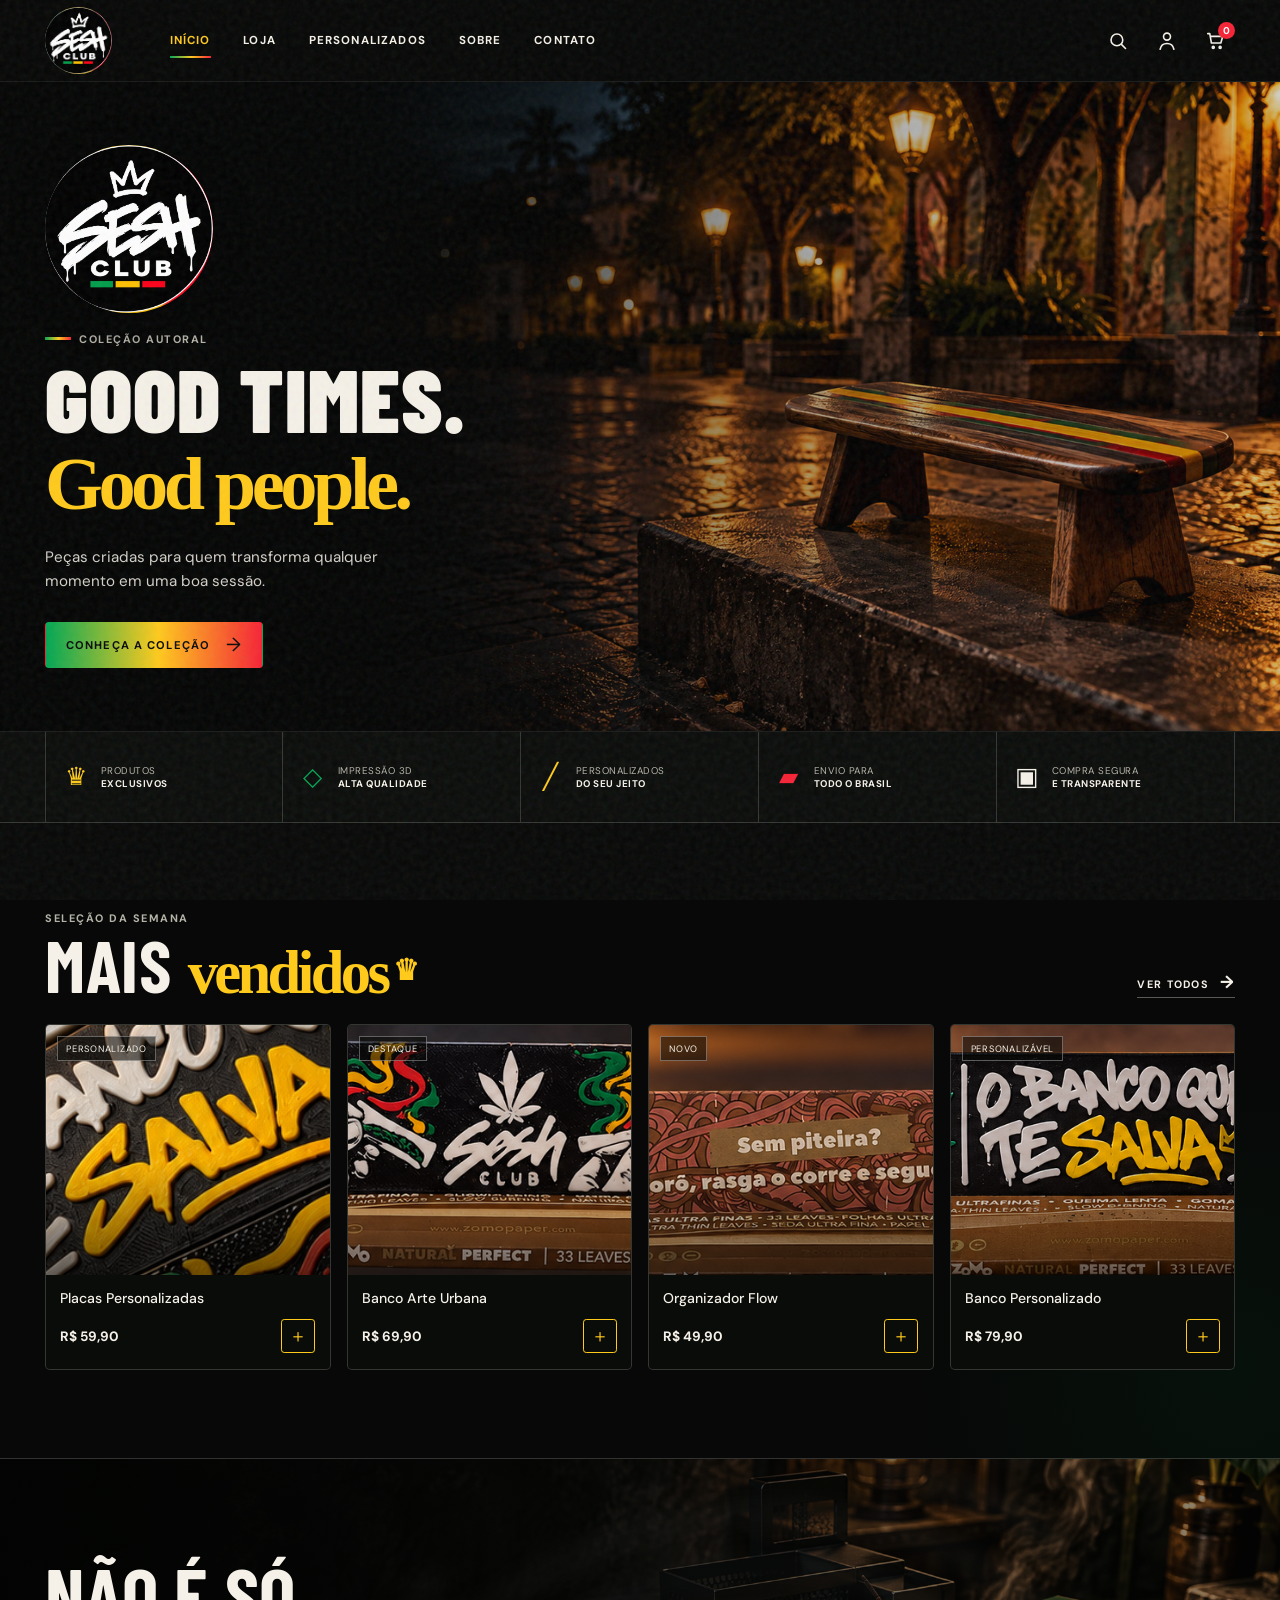
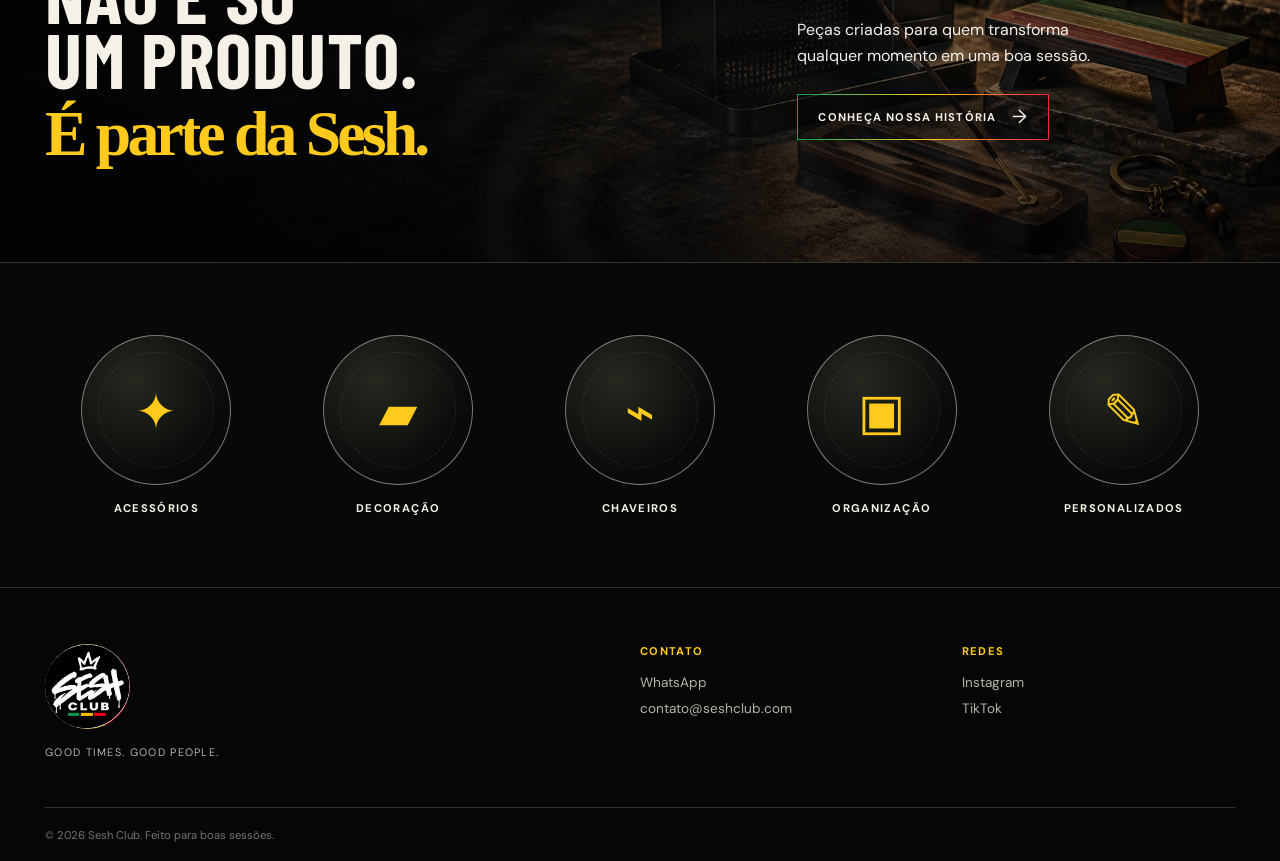
==== index.html @ e1ddd0b8 "Add files via upload" ====
<!doctype html>
<html lang="pt-BR">
  <head>
    <meta charset="UTF-8" />
    <meta name="viewport" content="width=device-width, initial-scale=1.0" />
    <meta name="description" content="Sesh Club — good times, good people." />
    <title>Sesh Club — Good Times. Good People.</title>
    <link rel="preconnect" href="https://fonts.googleapis.com" />
    <link rel="preconnect" href="https://fonts.gstatic.com" crossorigin />
    <link href="https://fonts.googleapis.com/css2?family=Barlow+Condensed:wght@600;700;800;900&family=DM+Sans:wght@400;500;600;700&family=Permanent+Marker&display=swap" rel="stylesheet" />
    <link rel="stylesheet" href="style.css" />
  </head>
  <body>
    <a class="skip-link" href="#conteudo">Pular para o conteúdo</a>

    <header class="site-header" id="topo">
      <a class="nav-logo" href="#topo" aria-label="Sesh Club — início">
        <span class="logo-crop"><img src="logo-sesh-club.png" alt="Sesh Club" /></span>
      </a>
      <button class="menu-toggle" aria-label="Abrir menu" aria-expanded="false" aria-controls="menu-principal">
        <span></span><span></span><span></span>
      </button>
      <nav id="menu-principal" class="main-nav" aria-label="Navegação principal">
        <a class="active" href="#topo">Início</a>
        <a href="#produtos">Loja</a>
        <a href="#personalizados">Personalizados</a>
        <a href="#sobre">Sobre</a>
        <a href="#contato">Contato</a>
      </nav>
      <div class="nav-actions">
        <button class="icon-button" aria-label="Pesquisar">
          <svg viewBox="0 0 24 24" aria-hidden="true"><circle cx="10.8" cy="10.8" r="6.4"/><path d="m16 16 4.2 4.2"/></svg>
        </button>
        <a class="icon-button hide-small" href="#contato" aria-label="Minha conta">
          <svg viewBox="0 0 24 24" aria-hidden="true"><circle cx="12" cy="7.2" r="3.8"/><path d="M4.5 21c.8-4.2 3.2-6.3 7.5-6.3s6.7 2.1 7.5 6.3"/></svg>
        </a>
        <button class="icon-button cart-button" aria-label="Abrir carrinho">
          <svg viewBox="0 0 24 24" aria-hidden="true"><path d="M3 4h2.2l1.8 10.2h10.3l2-7.2H6.2"/><circle cx="9" cy="19" r="1.1"/><circle cx="16.5" cy="19" r="1.1"/></svg>
          <span class="cart-count" aria-live="polite">0</span>
        </button>
      </div>
    </header>

    <main id="conteudo">
      <section class="hero" aria-labelledby="hero-title">
        <img class="hero-image" src="hero-praca.png" alt="Banco artesanal Sesh Club em uma praça urbana à noite" />
        <div class="hero-shade"></div>
        <div class="smoke" aria-hidden="true"><i></i><i></i><i></i></div>
        <div class="hero-content shell">
          <span class="logo-crop hero-logo"><img src="logo-sesh-club.png" alt="Sesh Club" /></span>
          <p class="eyebrow"><span></span> coleção autoral</p>
          <h1 id="hero-title">Good times.<br /><em>Good people.</em></h1>
          <p class="hero-copy">Peças criadas para quem transforma qualquer momento em uma boa sessão.</p>
          <a class="button button-primary" href="#produtos">Conheça a coleção <b>→</b></a>
        </div>
      </section>

      <section class="benefits" aria-label="Benefícios da Sesh Club">
        <div class="shell benefits-grid">
          <article><span class="benefit-icon crown">♛</span><p>Produtos<br /><b>exclusivos</b></p></article>
          <article><span class="benefit-icon cube">◇</span><p>Impressão 3D<br /><b>alta qualidade</b></p></article>
          <article><span class="benefit-icon pencil">╱</span><p>Personalizados<br /><b>do seu jeito</b></p></article>
          <article><span class="benefit-icon truck">▰</span><p>Envio para<br /><b>todo o Brasil</b></p></article>
          <article><span class="benefit-icon lock">▣</span><p>Compra segura<br /><b>e transparente</b></p></article>
        </div>
      </section>

      <section class="products-section shell" id="produtos" aria-labelledby="produtos-titulo">
        <div class="section-heading">
          <div>
            <p class="kicker">Seleção da semana</p>
            <h2 id="produtos-titulo">Mais <em>vendidos</em><span>♛</span></h2>
          </div>
          <a class="text-link" href="#contato">Ver todos <b>→</b></a>
        </div>
        <div id="product-grid" class="product-grid" aria-live="polite"></div>
      </section>

      <section class="story" id="sobre" aria-labelledby="sobre-titulo">
        <div class="story-image" aria-hidden="true"></div>
        <div class="story-smoke" aria-hidden="true"></div>
        <div class="story-inner shell">
          <div class="story-title">
            <h2 id="sobre-titulo">Não é só<br />um produto.<br /><em>É parte da Sesh.</em></h2>
          </div>
          <div class="story-copy">
            <p>Peças criadas para quem transforma qualquer momento em uma boa sessão.</p>
            <a class="button button-ghost" href="#contato">Conheça nossa história <b>→</b></a>
          </div>
        </div>
      </section>

      <section class="categories shell" id="personalizados" aria-labelledby="categorias-titulo">
        <h2 class="sr-only" id="categorias-titulo">Categorias</h2>
        <div id="category-grid" class="category-grid"></div>
      </section>
    </main>

    <footer class="site-footer" id="contato">
      <div class="shell footer-grid">
        <div>
          <span class="logo-crop footer-logo"><img src="logo-sesh-club.png" alt="Sesh Club" /></span>
          <p>Good times. Good people.</p>
        </div>
        <div><h3>Contato</h3><a href="https://wa.me/5500000000000" target="_blank" rel="noreferrer">WhatsApp</a><a href="mailto:contato@seshclub.com">contato@seshclub.com</a></div>
        <div><h3>Redes</h3><a href="#">Instagram</a><a href="#">TikTok</a></div>
      </div>
      <div class="shell copyright">© <span id="year"></span> Sesh Club. Feito para boas sessões.</div>
    </footer>

    <div id="toast" class="toast" role="status" aria-live="polite">Produto adicionado ao carrinho.</div>
    <script src="products.js"></script>
    <script src="main.js"></script>
  </body>
</html>
---- style.css ----
:root {
  --black: #070807;
  --panel: #0d0f0d;
  --panel-light: #171a17;
  --paper: #f5f1e8;
  --muted: #b6b3a9;
  --green: #00a754;
  --yellow: #ffca1b;
  --red: #f62235;
  --line: rgba(245, 241, 232, .18);
  --accent: linear-gradient(90deg, var(--green), var(--yellow) 52%, var(--red));
  --shell: min(1190px, calc(100% - 48px));
}

* { box-sizing: border-box; }
html { scroll-behavior: smooth; }
body {
  margin: 0;
  color: var(--paper);
  background:
    radial-gradient(circle at 5% 14%, rgba(255, 202, 27, .06), transparent 16rem),
    radial-gradient(circle at 96% 56%, rgba(0, 167, 84, .06), transparent 20rem),
    var(--black);
  font-family: "DM Sans", Arial, sans-serif;
  overflow-x: hidden;
}
body::before {
  content: "";
  pointer-events: none;
  position: fixed;
  inset: 0;
  z-index: 20;
  opacity: .09;
  background-image: url("data:image/svg+xml,%3Csvg viewBox='0 0 180 180' xmlns='http://www.w3.org/2000/svg'%3E%3Cfilter id='n'%3E%3CfeTurbulence type='fractalNoise' baseFrequency='.85' numOctaves='3' stitchTiles='stitch'/%3E%3C/filter%3E%3Crect width='100%25' height='100%25' filter='url(%23n)' opacity='.8'/%3E%3C/svg%3E");
}
a { color: inherit; text-decoration: none; }
button { font: inherit; color: inherit; }
.shell { width: var(--shell); margin-inline: auto; }
.sr-only { position: absolute; width: 1px; height: 1px; padding: 0; margin: -1px; overflow: hidden; clip: rect(0,0,0,0); white-space: nowrap; border: 0; }
.skip-link { position: fixed; z-index: 100; top: -4rem; left: 1rem; background: var(--yellow); color: #111; padding: .7rem 1rem; font-weight: 700; }
.skip-link:focus { top: 1rem; }

/* Cabeçalho */
.site-header {
  height: 82px;
  display: flex;
  align-items: center;
  gap: 2.1rem;
  position: sticky;
  top: 0;
  z-index: 10;
  padding: 0 max(24px, calc((100vw - 1190px) / 2));
  background: rgba(7, 8, 7, .92);
  border-bottom: 1px solid rgba(255, 255, 255, .07);
  backdrop-filter: blur(14px);
}
.nav-logo { flex: 0 0 auto; width: 67px; height: 67px; display: grid; place-items: center; }
.logo-crop { display: block; overflow: hidden; border-radius: 50%; background: #050605; }
.logo-crop img { display: block; width: 100%; height: 100%; object-fit: cover; transform: scale(1.085); }
.nav-logo .logo-crop { width: 67px; height: 67px; }
.main-nav { display: flex; gap: 2.05rem; align-items: center; margin-left: 1.5rem; }
.main-nav a { position: relative; color: var(--paper); text-transform: uppercase; font-size: .72rem; font-weight: 700; letter-spacing: .1em; }
.main-nav a::after { content: ""; position: absolute; left: 0; bottom: -.6rem; height: 2px; width: 0; background: var(--accent); transition: width .2s ease; }
.main-nav a:hover::after, .main-nav a.active::after { width: 100%; }
.main-nav a.active { color: var(--yellow); }
.nav-actions { margin-left: auto; display: flex; align-items: center; gap: .7rem; }
.icon-button { position: relative; display: grid; place-items: center; width: 38px; height: 38px; border: 0; background: transparent; cursor: pointer; }
.icon-button svg { width: 22px; height: 22px; fill: none; stroke: var(--paper); stroke-width: 1.75; stroke-linecap: round; stroke-linejoin: round; }
.icon-button:hover svg { stroke: var(--yellow); }
.cart-count { position: absolute; top: 0; right: 0; min-width: 17px; height: 17px; padding: 1px 4px; border-radius: 20px; background: var(--red); color: #fff; font-size: .62rem; font-weight: 700; line-height: 15px; }
.menu-toggle { display: none; }

/* Hero */
.hero { min-height: 650px; position: relative; isolation: isolate; overflow: hidden; display: flex; align-items: center; border-bottom: 1px solid rgba(255, 255, 255, .08); }
.hero-image { position: absolute; z-index: -3; width: 100%; height: 100%; object-fit: cover; object-position: center; }
.hero-shade { position: absolute; z-index: -2; inset: 0; background: linear-gradient(90deg, rgba(4, 5, 4, .97) 0%, rgba(4, 5, 4, .92) 25%, rgba(4, 5, 4, .36) 58%, rgba(4, 5, 4, .18) 100%); }
.hero-content { padding-top: 3rem; padding-bottom: 3rem; max-width: 1190px; }
.hero-logo { width: 168px; height: 168px; margin-bottom: 1.2rem; filter: drop-shadow(0 8px 18px rgba(0,0,0,.45)); }
.eyebrow, .kicker { text-transform: uppercase; font-size: .68rem; letter-spacing: .14em; font-weight: 700; color: var(--muted); }
.eyebrow { display: flex; gap: .5rem; align-items: center; margin: 0 0 .8rem; }
.eyebrow span { width: 26px; height: 3px; background: var(--accent); }
h1, h2 { margin: 0; font-family: "Barlow Condensed", Impact, sans-serif; text-transform: uppercase; letter-spacing: .01em; line-height: .85; }
.hero h1 { max-width: 540px; font-size: clamp(3.9rem, 7vw, 6.8rem); font-weight: 900; }
h1 em, h2 em { font-family: "Permanent Marker", cursive; font-style: normal; color: var(--yellow); font-size: .83em; text-transform: none; letter-spacing: -.06em; }
.hero-copy { width: min(340px, 100%); margin: 1.8rem 0; color: #d3d0c9; line-height: 1.6; font-size: .95rem; }
.button { display: inline-flex; gap: 1rem; align-items: center; padding: .95rem 1.25rem; border: 1px solid var(--yellow); border-radius: .25rem; text-transform: uppercase; font-size: .7rem; font-weight: 700; letter-spacing: .1em; transition: transform .2s, box-shadow .2s, background .2s; }
.button b { font-size: 1.2rem; line-height: 0; font-weight: 400; }
.button:hover { transform: translateY(-3px); box-shadow: 0 8px 24px rgba(255, 202, 27, .18); }
.button-primary { border-color: transparent; background: var(--accent); color: #090b09; }
.button-ghost { border-image: var(--accent) 1; background: rgba(5, 6, 5, .45); }

/* Fumaça — animação leve, sem imagem ou vídeo */
.smoke { position: absolute; z-index: -1; inset: 0; overflow: hidden; pointer-events: none; opacity: .42; }
.smoke i { position: absolute; display: block; width: 24rem; height: 7rem; border-radius: 50%; border: 1px solid rgba(236, 235, 224, .1); filter: blur(11px); transform: rotate(-28deg); animation: drift 15s ease-in-out infinite alternate; }
.smoke i:nth-child(1) { left: 16%; top: 34%; }
.smoke i:nth-child(2) { left: 47%; top: 12%; width: 31rem; opacity: .55; animation-delay: -6s; animation-duration: 21s; }
.smoke i:nth-child(3) { left: 65%; bottom: 14%; width: 18rem; opacity: .38; animation-delay: -10s; animation-duration: 18s; }
@keyframes drift { from { transform: translate3d(-3%, 0, 0) rotate(-28deg) scale(.96); } to { transform: translate3d(8%, -26px, 0) rotate(-18deg) scale(1.08); } }

/* Barra de benefícios */
.benefits { border-bottom: 1px solid var(--line); background: #0a0c0a; }
.benefits-grid { display: grid; grid-template-columns: repeat(5, 1fr); }
.benefits article { padding: 1.4rem 1rem; min-height: 90px; display: flex; align-items: center; gap: .75rem; border-right: 1px solid var(--line); }
.benefits article:first-child { border-left: 1px solid var(--line); }
.benefit-icon { width: 27px; text-align: center; font-size: 1.55rem; line-height: 1; color: var(--paper); }
.benefit-icon.crown { color: var(--yellow); }.benefit-icon.cube { color: var(--green); }.benefit-icon.pencil { color: var(--yellow); }.benefit-icon.truck { color: var(--red); }
.benefits p { margin: 0; font-size: .61rem; text-transform: uppercase; line-height: 1.35; letter-spacing: .05em; color: var(--muted); }
.benefits b { color: var(--paper); }

/* Produtos */
.products-section { padding: 5.5rem 0; }
.section-heading { display: flex; justify-content: space-between; align-items: end; gap: 2rem; margin-bottom: 1.6rem; }
.section-heading .kicker { margin: 0 0 .5rem; }
.section-heading h2 { font-size: clamp(3.1rem, 5.7vw, 5.1rem); }
.section-heading h2 span { display: inline-block; margin-left: .35rem; font-family: sans-serif; font-size: .4em; color: var(--yellow); transform: translateY(-.45em); }
.text-link { padding-bottom: .3rem; border-bottom: 1px solid rgba(245, 241, 232, .35); text-transform: uppercase; font-size: .67rem; font-weight: 700; letter-spacing: .12em; white-space: nowrap; }
.text-link:hover { color: var(--yellow); }
.text-link b { margin-left: .4rem; font-size: 1.1rem; }
.product-grid { display: grid; grid-template-columns: repeat(4, 1fr); gap: 1rem; }
.product-card { min-width: 0; overflow: hidden; background: #0a0c0a; border: 1px solid rgba(245, 241, 232, .18); border-radius: .3rem; transition: border-color .2s, transform .2s; }
.product-card:hover { border-color: rgba(255, 202, 27, .8); transform: translateY(-5px); }
.product-photo { position: relative; height: 250px; background-repeat: no-repeat; background-size: 440%; overflow: hidden; }
.product-photo::after { content: ""; position: absolute; inset: 0; background: linear-gradient(0deg, rgba(0,0,0,.54), transparent 45%); }
.product-photo span { position: absolute; z-index: 1; top: .7rem; left: .7rem; padding: .34rem .5rem; border: 1px solid rgba(255,255,255,.33); background: rgba(7,8,7,.55); font-size: .58rem; text-transform: uppercase; letter-spacing: .08em; }
.product-info { padding: .9rem .9rem 1rem; }
.product-info h3 { margin: 0 0 .75rem; font-size: .88rem; font-weight: 500; }
.product-info div { display: flex; align-items: center; justify-content: space-between; gap: .5rem; }
.product-info strong { font-size: .85rem; }
.add-button { width: 34px; height: 34px; border-radius: .2rem; border: 1px solid var(--yellow); background: transparent; color: var(--yellow); cursor: pointer; font-size: 1.15rem; line-height: 1; transition: color .2s, background .2s; }
.add-button:hover { background: var(--yellow); color: #0a0a09; }

/* Manifesto */
.story { position: relative; isolation: isolate; overflow: hidden; min-height: 405px; display: flex; align-items: center; border-top: 1px solid var(--line); border-bottom: 1px solid var(--line); }
.story-image { position: absolute; z-index: -3; inset: 0; background: linear-gradient(90deg, rgba(5,7,5,.88), rgba(5,7,5,.42)), url("hero-studio.png") 86% 57% / cover; filter: saturate(.84); }
.story-image::after { content: ""; position: absolute; inset: 0; background: linear-gradient(90deg, rgba(0,0,0,.45), transparent 70%), linear-gradient(0deg, rgba(0,0,0,.55), transparent 50%); }
.story-smoke { position: absolute; z-index: -2; left: 35%; top: 10%; width: 50vw; height: 100%; opacity: .18; filter: blur(14px); background: repeating-radial-gradient(ellipse at 40% 70%, transparent 0 19px, #e9e7df 20px 24px, transparent 28px 70px); transform: rotate(-14deg); }
.story-inner { display: grid; grid-template-columns: 1.2fr .8fr; align-items: center; gap: 6rem; padding: 5rem 0; }
.story .kicker { margin: 0 0 1rem; }
.story h2 { font-size: clamp(3.4rem, 6vw, 5.5rem); }
.story-copy { margin-top: 2.2rem; max-width: 330px; }
.story-copy p { line-height: 1.65; color: #f4f0e9; margin: 0 0 1.5rem; }

/* Categorias */
.categories { padding: 4.5rem 0; }
.category-grid { display: grid; grid-template-columns: repeat(5, 1fr); gap: 1.2rem; }
.category { text-align: center; }
.category span { position: relative; display: grid; place-items: center; width: min(150px, 100%); aspect-ratio: 1; margin: 0 auto 1rem; border: 1px solid rgba(245,241,232,.48); border-radius: 50%; color: var(--yellow); font-family: "Barlow Condensed", sans-serif; font-size: 3.1rem; background: radial-gradient(circle at 35% 30%, #252920, #080a08 68%); transition: transform .2s, border-color .2s; }
.category span::after { content: ""; position: absolute; width: 77%; height: 77%; border: 1px dashed rgba(255,255,255,.1); border-radius: inherit; }
.category:hover span { transform: rotate(-5deg) translateY(-4px); border-color: var(--yellow); }
.category b { display: block; text-transform: uppercase; font-size: .7rem; letter-spacing: .12em; }

/* Rodapé */
.site-footer { padding-top: 3.5rem; background: #050605; border-top: 1px solid var(--line); }
.footer-grid { display: grid; grid-template-columns: 2fr 1fr 1fr; gap: 3rem; padding-bottom: 3rem; }
.footer-logo { width: 85px; height: 85px; margin-bottom: 1rem; }
.footer-grid p { margin: 0; text-transform: uppercase; letter-spacing: .12em; font-size: .68rem; color: var(--muted); }
.footer-grid h3 { margin: 0 0 1rem; color: var(--yellow); text-transform: uppercase; font-size: .7rem; letter-spacing: .12em; }
.footer-grid a:not(.footer-logo) { display: block; margin: .55rem 0; color: var(--muted); font-size: .85rem; }
.footer-grid a:hover { color: var(--paper); }
.copyright { padding: 1.2rem 0; color: #767770; border-top: 1px solid var(--line); font-size: .7rem; }
.toast { position: fixed; z-index: 30; left: 50%; bottom: 1.3rem; padding: .85rem 1.15rem; border: 1px solid rgba(255, 202, 27, .7); background: #121412; color: var(--paper); border-radius: .25rem; box-shadow: 0 12px 30px rgba(0,0,0,.45); font-size: .85rem; transform: translate(-50%, 5rem); opacity: 0; transition: transform .25s, opacity .25s; }
.toast.show { transform: translate(-50%, 0); opacity: 1; }

@media (max-width: 800px) {
  :root { --shell: min(100% - 32px, 620px); }
  .site-header { height: 66px; gap: .6rem; padding: 0 16px; }
  .nav-logo, .nav-logo .logo-crop { width: 52px; height: 52px; }
  .main-nav { display: none; position: absolute; top: 65px; left: 0; right: 0; margin: 0; padding: 1.2rem 1rem 1.4rem; gap: 1.2rem; flex-direction: column; align-items: flex-start; background: #0a0c0a; border-bottom: 1px solid var(--line); }
  .main-nav.open { display: flex; }
  .main-nav a { font-size: .76rem; }
  .menu-toggle { display: grid; gap: 4px; width: 33px; margin-left: auto; padding: 7px 4px; border: 0; background: transparent; cursor: pointer; }
  .menu-toggle span { display: block; height: 2px; background: var(--paper); transition: transform .2s, opacity .2s; }
  .menu-toggle.open span:nth-child(1) { transform: translateY(6px) rotate(45deg); }.menu-toggle.open span:nth-child(2) { opacity: 0; }.menu-toggle.open span:nth-child(3) { transform: translateY(-6px) rotate(-45deg); }
  .nav-actions { margin-left: 0; gap: .1rem; }.hide-small { display: none; }
  .hero { min-height: 650px; align-items: flex-end; }
  .hero-image { object-position: 68% center; }
  .hero-shade { background: linear-gradient(0deg, rgba(4,5,4,.98) 0%, rgba(4,5,4,.82) 38%, rgba(4,5,4,.22) 100%); }
  .hero-content { padding: 3rem 0 3.5rem; }.hero-logo { width: 125px; height: 125px; margin-bottom: 1rem; }
  .hero h1 { font-size: clamp(3.8rem, 15vw, 5.7rem); }.hero-copy { margin: 1.1rem 0 1.4rem; }
  .benefits-grid { grid-template-columns: 1fr 1fr; }.benefits article { min-height: 78px; padding: 1rem .5rem; }.benefits article:first-child { border-left: 0; }.benefits article:last-child { grid-column: span 2; justify-content: center; }.benefits article:nth-child(2n) { border-right: 0; }
  .products-section { padding: 3.7rem 0; }.section-heading { align-items: end; }.section-heading h2 { font-size: 3.8rem; }.text-link { font-size: .56rem; }
  .product-grid { grid-template-columns: 1fr 1fr; gap: .75rem; }.product-photo { height: 180px; }.product-info { padding: .75rem; }.product-info h3 { font-size: .77rem; }.product-info strong { font-size: .75rem; }
  .story { min-height: 540px; align-items: end; }.story-inner { grid-template-columns: 1fr; gap: 1.5rem; padding: 3.6rem 0; }.story h2 { font-size: 4rem; }.story-copy { margin: 0; }.story-image { background-position: 74% center; }.story-smoke { left: 10%; width: 90vw; }
  .categories { padding: 3.3rem 0; }.category-grid { grid-template-columns: repeat(3, 1fr); gap: 1.8rem .9rem; }.category span { font-size: 2.3rem; }.category b { font-size: .59rem; }
  .footer-grid { grid-template-columns: 1fr 1fr; gap: 2rem; }.footer-grid > :first-child { grid-column: span 2; }
}

@media (max-width: 370px) { .product-grid { grid-template-columns: 1fr; }.benefits-grid { grid-template-columns: 1fr; }.benefits article:last-child { grid-column: auto; }.benefits article { border-right: 0; }.section-heading { gap: .6rem; } }
@media (prefers-reduced-motion: reduce) { *, *::before, *::after { scroll-behavior: auto !important; animation-duration: .01ms !important; animation-iteration-count: 1 !important; transition-duration: .01ms !important; } }
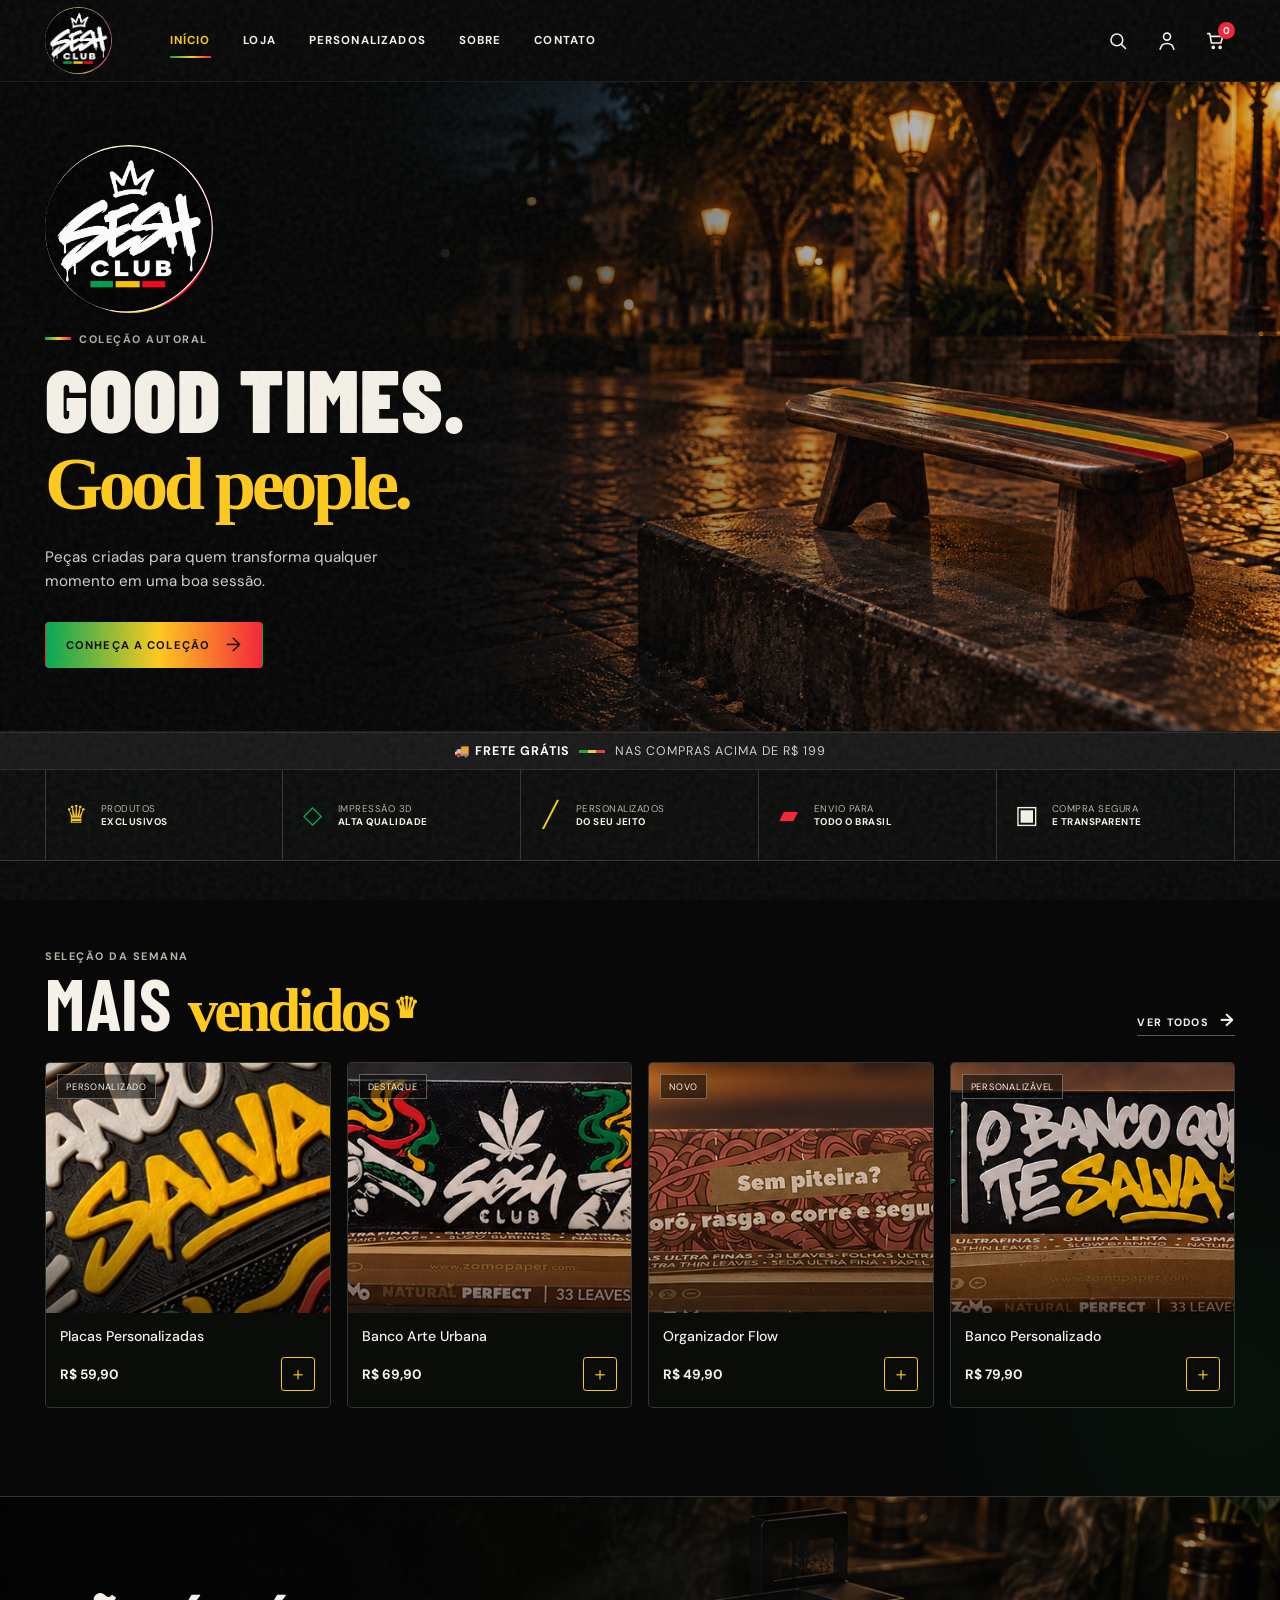
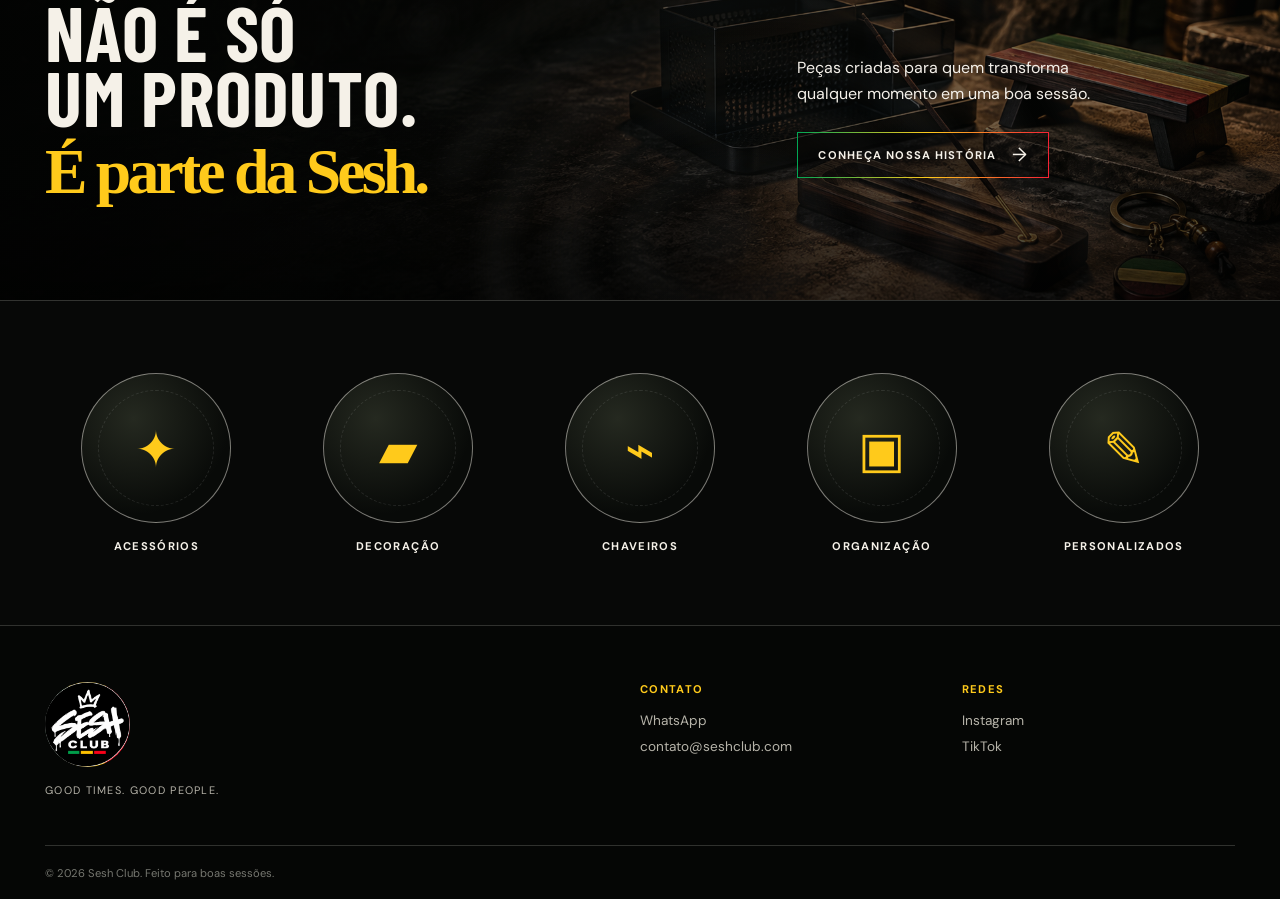
==== commit 97d62b56: "Add files via upload" ====
--- a/index.html
+++ b/index.html
@@ -55,6 +55,8 @@
         </div>
       </section>
 
+      <section class="shipping-banner" aria-label="Informação de frete"><div class="shell"><strong>🚚 FRETE GRÁTIS</strong><span>nas compras acima de R$ 199</span></div></section>
+
       <section class="benefits" aria-label="Benefícios da Sesh Club">
         <div class="shell benefits-grid">
           <article><span class="benefit-icon crown">♛</span><p>Produtos<br /><b>exclusivos</b></p></article>
@@ -108,6 +110,39 @@
       <div class="shell copyright">© <span id="year"></span> Sesh Club. Feito para boas sessões.</div>
     </footer>
 
+    <div id="cart-modal" class="cart-modal" aria-hidden="true">
+      <div class="cart-panel" role="dialog" aria-modal="true" aria-labelledby="cart-title">
+        <div class="cart-header">
+          <div><p class="kicker">Sua sessão</p><h2 id="cart-title">Carrinho</h2></div>
+          <button id="close-cart" class="modal-close" aria-label="Fechar carrinho">×</button>
+        </div>
+        <div id="cart-list" class="cart-list"></div>
+        <div class="cart-summary"><span>Total</span><strong id="cart-total">R$ 0,00</strong></div>
+        <form id="customer-form" class="customer-form">
+          <p class="checkout-title">Dados para entrega e pagamento</p>
+          <label>Nome completo*<input name="name" type="text" autocomplete="name" placeholder="Seu nome completo" required /></label>
+          <label>E-mail*<input name="email" type="email" autocomplete="email" placeholder="voce@email.com" required /></label>
+          <label>WhatsApp*<input name="phone" type="tel" autocomplete="tel" placeholder="(11) 99999-9999" required /></label>
+          <div class="address-heading">Endereço de entrega</div>
+          <label>CEP*<input name="cep" type="text" inputmode="numeric" autocomplete="postal-code" maxlength="9" placeholder="00000-000" required /></label>
+          <div class="address-grid">
+            <label class="address-wide">Rua / Logradouro*<input name="street" type="text" autocomplete="street-address" placeholder="Preencha o CEP" required /></label>
+            <label>Número*<input name="number" type="text" inputmode="numeric" autocomplete="address-line2" placeholder="123" required /></label>
+            <label>Complemento<input name="complement" type="text" autocomplete="address-line2" placeholder="Apto, casa, bloco..." /></label>
+            <label>Bairro*<input name="neighborhood" type="text" autocomplete="address-level3" placeholder="Preencha o CEP" required /></label>
+            <label>Cidade*<input name="city" type="text" autocomplete="address-level2" placeholder="Preencha o CEP" required readonly /></label>
+            <label>UF*<input name="uf" type="text" autocomplete="address-level1" maxlength="2" placeholder="SP" required readonly /></label>
+          </div>
+          <p class="payment-note">O frete é calculado pelo CEP. Compras a partir de R$ 199 têm frete grátis. Confira o endereço antes de ir para o pagamento.</p>
+        </form>
+        <p id="checkout-status" class="checkout-status" role="status"></p>
+        <div class="cart-actions">
+          <button id="continue-shopping" class="button button-ghost" type="button">Continuar comprando</button>
+          <button id="checkout-button" class="button button-primary" type="button" disabled>Ir para pagamento <b>→</b></button>
+        </div>
+      </div>
+    </div>
+
     <div id="toast" class="toast" role="status" aria-live="polite">Produto adicionado ao carrinho.</div>
     <script src="products.js"></script>
     <script src="main.js"></script>
--- a/style.css
+++ b/style.css
@@ -187,3 +187,57 @@
 
 @media (max-width: 370px) { .product-grid { grid-template-columns: 1fr; }.benefits-grid { grid-template-columns: 1fr; }.benefits article:last-child { grid-column: auto; }.benefits article { border-right: 0; }.section-heading { gap: .6rem; } }
 @media (prefers-reduced-motion: reduce) { *, *::before, *::after { scroll-behavior: auto !important; animation-duration: .01ms !important; animation-iteration-count: 1 !important; transition-duration: .01ms !important; } }
+
+/* Sesh Club — carrinho e checkout */
+body.modal-open { overflow: hidden; }
+.cart-modal { position: fixed; inset: 0; z-index: 50; display: grid; place-items: end; padding: 1rem; background: rgba(0,0,0,.72); opacity: 0; visibility: hidden; pointer-events: none; transition: opacity .2s ease, visibility .2s ease; }
+.cart-modal.open { opacity: 1; visibility: visible; pointer-events: auto; }
+.cart-panel { width: min(620px, 100%); max-height: min(92vh, 900px); overflow: auto; background: #111; color: var(--paper, #f5f2e9); border: 1px solid rgba(255,255,255,.14); border-radius: 16px; padding: 1.25rem; box-shadow: 0 30px 80px rgba(0,0,0,.65); transform: translateY(30px); transition: transform .25s ease; }
+.cart-modal.open .cart-panel { transform: translateY(0); }
+.cart-header { display:flex; align-items:center; justify-content:space-between; gap:1rem; margin-bottom:1rem; }
+.cart-header h2 { margin:0; font-size:2rem; }
+.modal-close { border:0; background:transparent; color:inherit; font-size:2rem; cursor:pointer; line-height:1; }
+.cart-list { display:grid; gap:.75rem; }
+.cart-empty { padding:2rem 1rem; text-align:center; border:1px dashed rgba(255,255,255,.18); border-radius:12px; display:grid; gap:.35rem; }
+.cart-empty span { opacity:.7; }
+.cart-item { display:grid; grid-template-columns:72px 1fr auto; gap:.8rem; align-items:center; padding:.75rem; border:1px solid rgba(255,255,255,.1); border-radius:12px; background:#171817; }
+.cart-item-thumb { width:72px; height:72px; border-radius:10px; background:#090909 center/cover no-repeat; }
+.cart-item-info { min-width:0; display:grid; gap:.2rem; }
+.cart-item-info > span { opacity:.7; font-size:.9rem; }
+.cart-item-controls { display:flex; align-items:center; gap:.45rem; margin-top:.35rem; }
+.cart-item-controls button { border:1px solid rgba(255,255,255,.18); background:#0d0d0d; color:inherit; min-width:30px; height:30px; border-radius:7px; cursor:pointer; }
+.cart-item-controls .cart-remove { border:0; background:transparent; color:#ff6b6b; min-width:auto; margin-left:.3rem; }
+.cart-item-total { white-space:nowrap; }
+.cart-summary { margin:1rem 0; padding:1rem 0; border-top:1px solid rgba(255,255,255,.12); border-bottom:1px solid rgba(255,255,255,.12); display:grid; gap:.45rem; }
+.summary-row { display:flex; justify-content:space-between; gap:1rem; font-size:.95rem; }
+.summary-row span { opacity:.72; }
+.summary-total { padding-top:.45rem; margin-top:.2rem; border-top:1px solid rgba(255,255,255,.08); font-size:1.15rem; }
+.summary-total span { opacity:1; font-weight:700; }
+.customer-form { display:grid; gap:.75rem; }
+.customer-form label { display:grid; gap:.35rem; font-size:.82rem; font-weight:700; text-transform:uppercase; letter-spacing:.04em; }
+.customer-form input { width:100%; box-sizing:border-box; padding:.78rem .85rem; border:1px solid rgba(255,255,255,.15); border-radius:9px; background:#0b0b0b; color:#fff; font:inherit; text-transform:none; letter-spacing:0; }
+.customer-form input:focus { outline:2px solid rgba(255,202,27,.65); outline-offset:1px; }
+.checkout-title { margin:.25rem 0 0; font-weight:800; }
+.payment-note { margin:0; opacity:.7; font-size:.82rem; line-height:1.45; }
+.checkout-status { min-height:1.25rem; margin:.75rem 0 0; font-size:.85rem; opacity:.85; }
+.cart-actions { display:flex; justify-content:flex-end; gap:.7rem; margin-top:1rem; }
+.cart-actions .button:disabled { opacity:.45; cursor:not-allowed; }
+@media (max-width: 560px) {
+  .cart-modal { padding:.5rem; }
+  .cart-panel { padding:1rem; border-radius:14px; }
+  .cart-item { grid-template-columns:56px 1fr; }
+  .cart-item-thumb { width:56px; height:56px; }
+  .cart-item-total { grid-column:2; justify-self:start; }
+  .cart-actions { flex-direction:column-reverse; }
+  .cart-actions .button { width:100%; justify-content:center; }
+}
+
+/* Frete grátis + endereço de entrega */
+.shipping-banner{background:#171717;border-top:1px solid #2a2a2a;border-bottom:1px solid #2a2a2a}
+.shipping-banner .shell{display:flex;align-items:center;justify-content:center;gap:10px;padding:10px 18px;text-transform:uppercase;letter-spacing:.08em;font-size:.78rem}
+.shipping-banner strong{color:#fff}.shipping-banner span{color:#cfcfcf}.shipping-banner strong::after{content:"";display:inline-block;width:26px;height:3px;margin-left:9px;vertical-align:middle;background:linear-gradient(90deg,#2f9e44 0 33%,#f2c94c 33% 66%,#d64545 66%)}
+.address-heading{margin-top:8px;padding-top:14px;border-top:1px solid #2a2a2a;font-size:.85rem;font-weight:800;text-transform:uppercase;letter-spacing:.08em;color:#fff}
+.address-grid{display:grid;grid-template-columns:2fr 1fr 1fr;gap:10px}
+.address-grid .address-wide{grid-column:span 2}
+.customer-form input[readonly]{opacity:.82}
+@media (max-width:640px){.shipping-banner .shell{flex-direction:column;gap:3px}.address-grid{grid-template-columns:1fr 1fr}.address-grid .address-wide{grid-column:1/-1}}
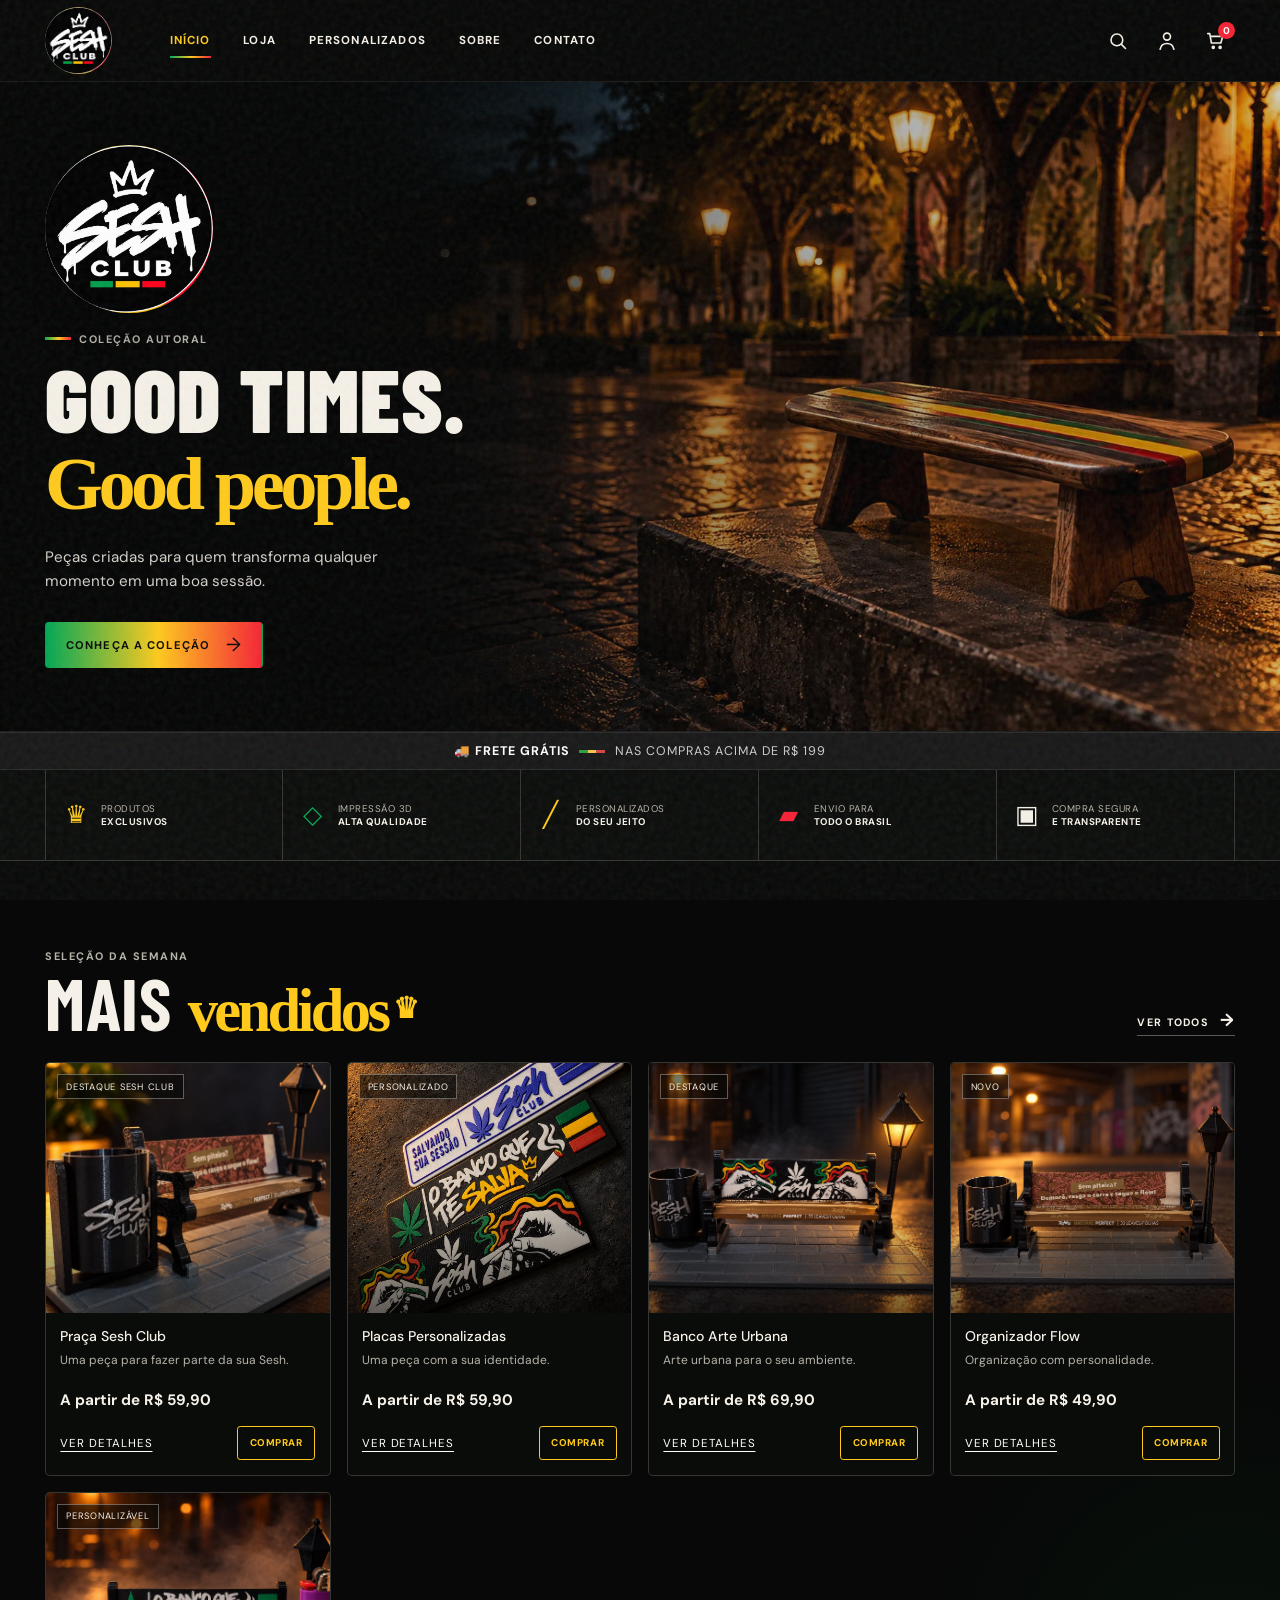
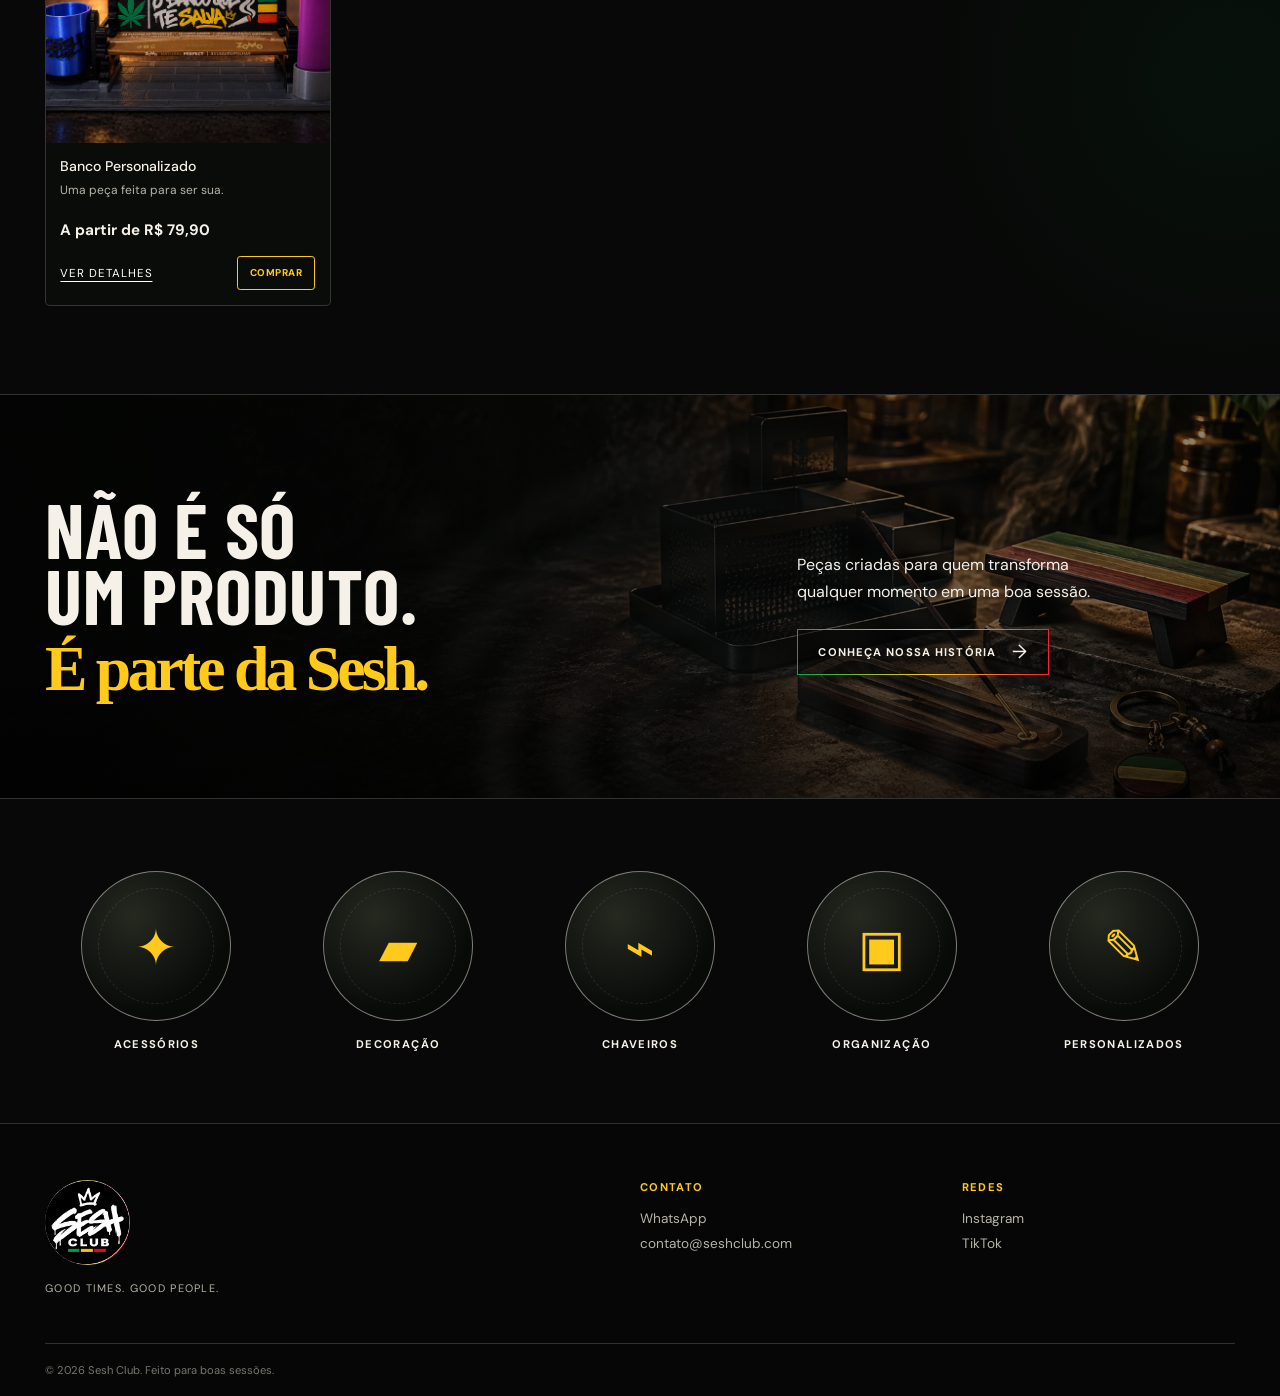
==== commit 2863ee14: "Add files via upload" ====
--- a/index.html
+++ b/index.html
@@ -15,7 +15,7 @@
 
     <header class="site-header" id="topo">
       <a class="nav-logo" href="#topo" aria-label="Sesh Club — início">
-        <span class="logo-crop"><img src="logo-sesh-club.png" alt="Sesh Club" /></span>
+        <span class="logo-crop"><img src="logo-sesh-club.webp" alt="Sesh Club" /></span>
       </a>
       <button class="menu-toggle" aria-label="Abrir menu" aria-expanded="false" aria-controls="menu-principal">
         <span></span><span></span><span></span>
@@ -43,11 +43,11 @@
 
     <main id="conteudo">
       <section class="hero" aria-labelledby="hero-title">
-        <img class="hero-image" src="hero-praca.png" alt="Banco artesanal Sesh Club em uma praça urbana à noite" />
+        <img class="hero-image" src="hero-praca.webp" alt="Banco artesanal Sesh Club em uma praça urbana à noite" />
         <div class="hero-shade"></div>
         <div class="smoke" aria-hidden="true"><i></i><i></i><i></i></div>
         <div class="hero-content shell">
-          <span class="logo-crop hero-logo"><img src="logo-sesh-club.png" alt="Sesh Club" /></span>
+          <span class="logo-crop hero-logo"><img src="logo-sesh-club.webp" alt="Sesh Club" /></span>
           <p class="eyebrow"><span></span> coleção autoral</p>
           <h1 id="hero-title">Good times.<br /><em>Good people.</em></h1>
           <p class="hero-copy">Peças criadas para quem transforma qualquer momento em uma boa sessão.</p>
@@ -101,7 +101,7 @@
     <footer class="site-footer" id="contato">
       <div class="shell footer-grid">
         <div>
-          <span class="logo-crop footer-logo"><img src="logo-sesh-club.png" alt="Sesh Club" /></span>
+          <span class="logo-crop footer-logo"><img src="logo-sesh-club.webp" alt="Sesh Club" /></span>
           <p>Good times. Good people.</p>
         </div>
         <div><h3>Contato</h3><a href="https://wa.me/5500000000000" target="_blank" rel="noreferrer">WhatsApp</a><a href="mailto:contato@seshclub.com">contato@seshclub.com</a></div>
--- a/style.css
+++ b/style.css
@@ -126,12 +126,12 @@
 .product-info h3 { margin: 0 0 .75rem; font-size: .88rem; font-weight: 500; }
 .product-info div { display: flex; align-items: center; justify-content: space-between; gap: .5rem; }
 .product-info strong { font-size: .85rem; }
-.add-button { width: 34px; height: 34px; border-radius: .2rem; border: 1px solid var(--yellow); background: transparent; color: var(--yellow); cursor: pointer; font-size: 1.15rem; line-height: 1; transition: color .2s, background .2s; }
+.add-button { min-width: 78px; height: 34px; padding: 0 .65rem; border-radius: .2rem; border: 1px solid var(--yellow); background: transparent; color: var(--yellow); cursor: pointer; font-size: .62rem; font-weight: 700; letter-spacing: .06em; text-transform: uppercase; white-space: nowrap; line-height: 1; transition: color .2s, background .2s; }
 .add-button:hover { background: var(--yellow); color: #0a0a09; }
 
 /* Manifesto */
 .story { position: relative; isolation: isolate; overflow: hidden; min-height: 405px; display: flex; align-items: center; border-top: 1px solid var(--line); border-bottom: 1px solid var(--line); }
-.story-image { position: absolute; z-index: -3; inset: 0; background: linear-gradient(90deg, rgba(5,7,5,.88), rgba(5,7,5,.42)), url("hero-studio.png") 86% 57% / cover; filter: saturate(.84); }
+.story-image { position: absolute; z-index: -3; inset: 0; background: linear-gradient(90deg, rgba(5,7,5,.88), rgba(5,7,5,.42)), url("hero-studio.webp") 86% 57% / cover; filter: saturate(.84); }
 .story-image::after { content: ""; position: absolute; inset: 0; background: linear-gradient(90deg, rgba(0,0,0,.45), transparent 70%), linear-gradient(0deg, rgba(0,0,0,.55), transparent 50%); }
 .story-smoke { position: absolute; z-index: -2; left: 35%; top: 10%; width: 50vw; height: 100%; opacity: .18; filter: blur(14px); background: repeating-radial-gradient(ellipse at 40% 70%, transparent 0 19px, #e9e7df 20px 24px, transparent 28px 70px); transform: rotate(-14deg); }
 .story-inner { display: grid; grid-template-columns: 1.2fr .8fr; align-items: center; gap: 6rem; padding: 5rem 0; }
@@ -241,3 +241,53 @@
 .address-grid .address-wide{grid-column:span 2}
 .customer-form input[readonly]{opacity:.82}
 @media (max-width:640px){.shipping-banner .shell{flex-direction:column;gap:3px}.address-grid{grid-template-columns:1fr 1fr}.address-grid .address-wide{grid-column:1/-1}}
+
+
+/* Catálogo e páginas de produto */
+.product-card-link { display: block; color: inherit; text-decoration: none; }
+.product-photo { position: relative; height: 250px; background: #0a0c0a; overflow: hidden; }
+.product-photo img { width: 100%; height: 100%; display: block; object-fit: cover; object-position: center; transition: transform .35s ease; }
+.product-card:hover .product-photo img { transform: scale(1.035); }
+.product-info p { margin: -.35rem 0 .8rem; color: var(--muted); font-size: .75rem; line-height: 1.45; min-height: 2.15em; }
+.product-info > strong { display: block; font-size: .95rem; }
+.product-actions { display:flex; align-items:center; justify-content:space-between; gap:.6rem; padding:0 .9rem .9rem; }
+.product-details-link { color:#fff; font-size:.72rem; text-transform:uppercase; letter-spacing:.08em; text-decoration:underline; text-underline-offset:4px; }
+.product-detail { padding: 7rem 0 5rem; }
+.product-detail-grid { display:grid; grid-template-columns:minmax(0,1.1fr) minmax(320px,.9fr); gap:3rem; align-items:start; }
+.product-detail-media { background:#0a0c0a; border:1px solid rgba(245,241,232,.16); border-radius:.4rem; overflow:hidden; position:sticky; top:6rem; }
+.product-detail-media img { width:100%; display:block; aspect-ratio:1/1; object-fit:contain; background:#090b09; }
+.product-detail-copy .kicker { margin-bottom:.8rem; }
+.product-detail-copy h1 { margin:0 0 .7rem; font-family:"Barlow Condensed",sans-serif; text-transform:uppercase; font-size:clamp(3rem,7vw,5.4rem); line-height:.88; letter-spacing:-.04em; }
+.product-detail-copy .price { font-size:1.35rem; font-weight:800; margin:1.2rem 0; }
+.product-detail-copy .description { color:var(--muted); line-height:1.7; max-width:58ch; }
+.product-detail-list { list-style:none; padding:0; margin:1.6rem 0 2rem; border-top:1px solid rgba(245,241,232,.12); }
+.product-detail-list li { padding:.8rem 0; border-bottom:1px solid rgba(245,241,232,.12); color:#ddd8cf; }
+.product-detail-actions { display:flex; gap:.7rem; flex-wrap:wrap; }
+.product-detail-note { margin-top:1rem; color:#8f8d87; font-size:.75rem; line-height:1.5; }
+@media(max-width:850px){ .product-detail-grid{grid-template-columns:1fr;gap:1.5rem}.product-detail-media{position:static}.product-detail{padding:5rem 0 3.5rem} }
+
+
+/* Galeria e variações — Banco Porta Seda / páginas de produto */
+.product-detail-grid-rich { align-items: start; }
+.product-gallery { min-width: 0; }
+.product-gallery-main { background: #111; border: 1px solid rgba(255,255,255,.12); border-radius: 18px; overflow: hidden; aspect-ratio: 3 / 4; display: grid; place-items: center; }
+.product-gallery-main img { width: 100%; height: 100%; object-fit: cover; display: block; }
+.product-gallery-thumbs { display: grid; grid-template-columns: repeat(5, 1fr); gap: 8px; margin-top: 10px; }
+.gallery-thumb { padding: 0; border: 2px solid transparent; border-radius: 10px; overflow: hidden; background: #111; cursor: pointer; aspect-ratio: 1 / 1; }
+.gallery-thumb.active { border-color: #d6b500; }
+.gallery-thumb img { width: 100%; height: 100%; object-fit: cover; display: block; }
+.product-detail-lead { font-size: 1.08rem; font-weight: 600; opacity: .9; }
+.product-options { margin: 22px 0; display: grid; gap: 18px; }
+.option-group { display: grid; gap: 9px; }
+.option-label { font-weight: 800; text-transform: uppercase; letter-spacing: .06em; font-size: .82rem; }
+.option-buttons { display: flex; flex-wrap: wrap; gap: 8px; }
+.option-button { border: 1px solid rgba(255,255,255,.22); background: #151515; color: inherit; border-radius: 999px; padding: 10px 14px; font: inherit; font-weight: 700; cursor: pointer; }
+.option-button:hover, .option-button.selected { border-color: #d6b500; box-shadow: inset 0 0 0 1px #d6b500; }
+.product-detail-list-wrap h2 { font-size: 1.1rem; margin: 20px 0 10px; }
+.product-story { margin-top: 55px; padding-top: 30px; border-top: 1px solid rgba(255,255,255,.12); }
+.product-story h2 { max-width: 760px; }
+.product-story p { max-width: 850px; line-height: 1.7; opacity: .88; }
+@media (max-width: 800px) {
+  .product-gallery-thumbs { grid-template-columns: repeat(5, 1fr); }
+  .product-gallery-main { aspect-ratio: 4 / 5; }
+}
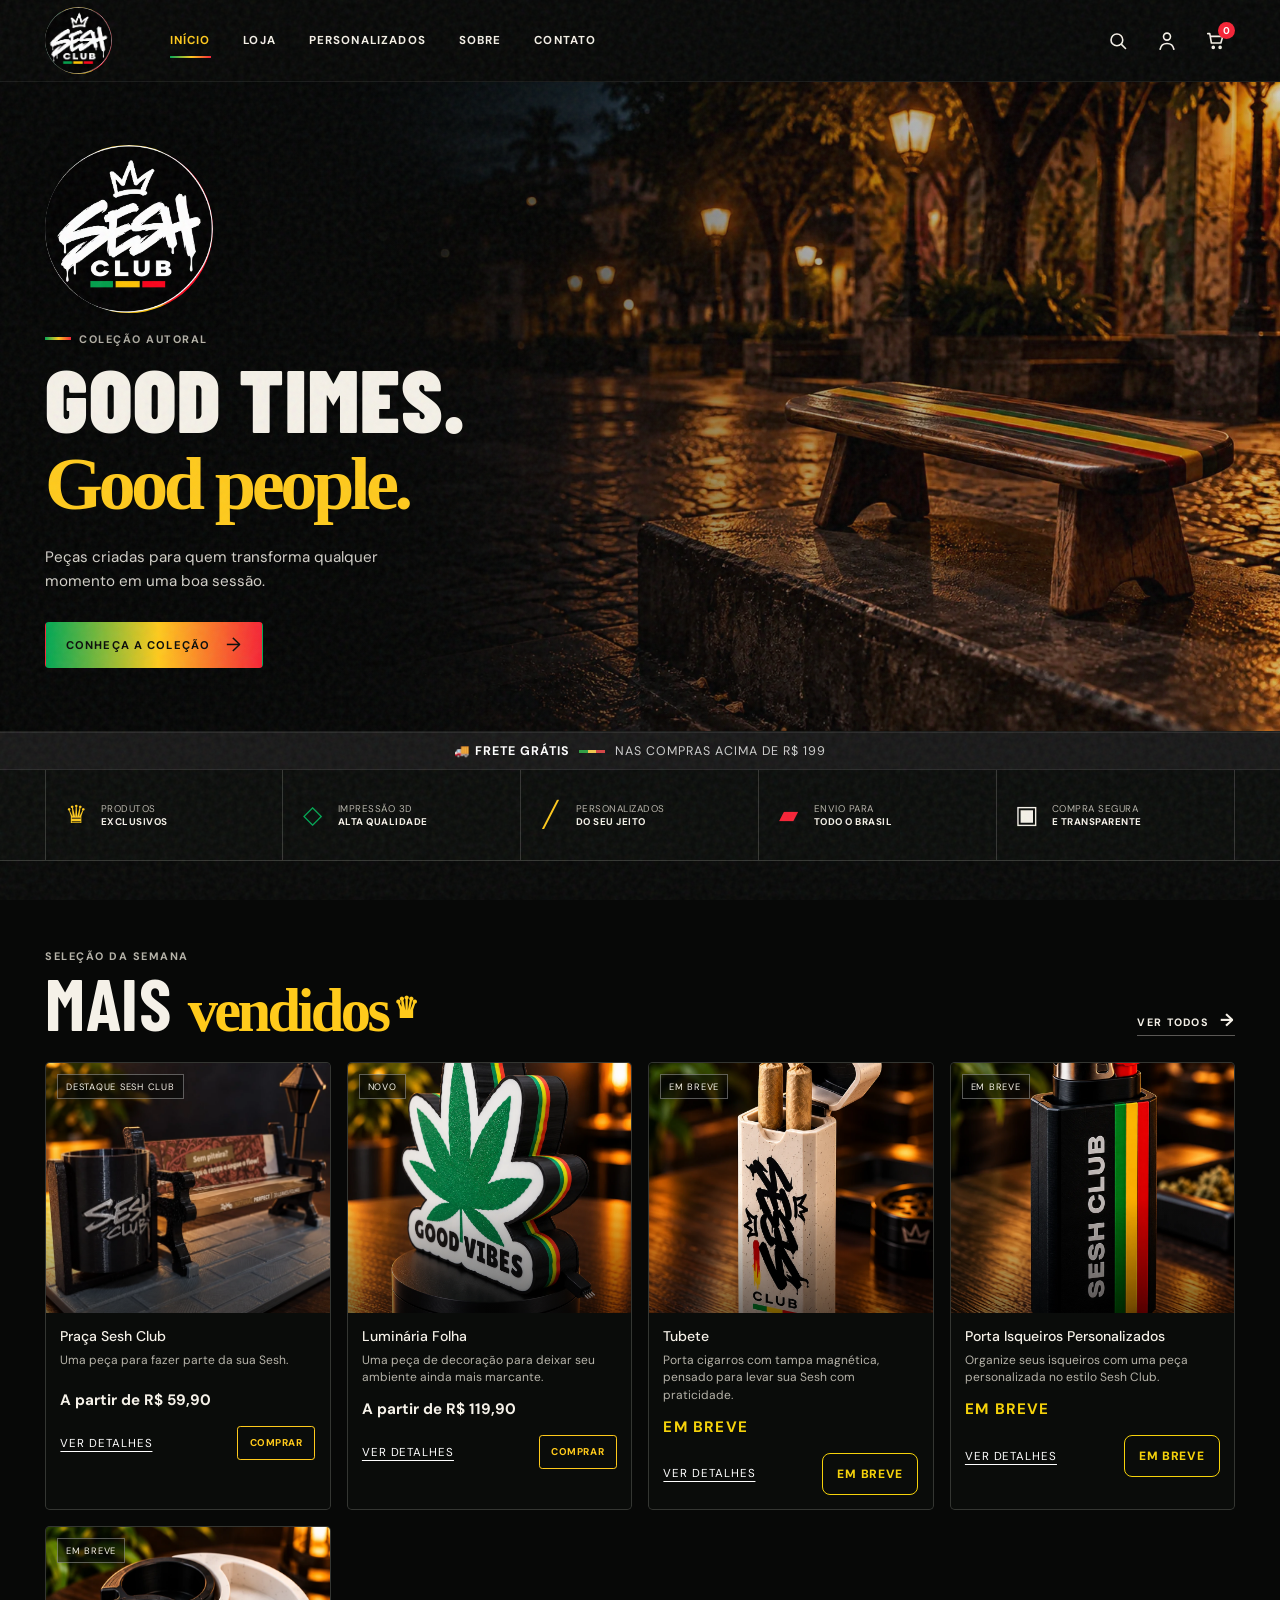
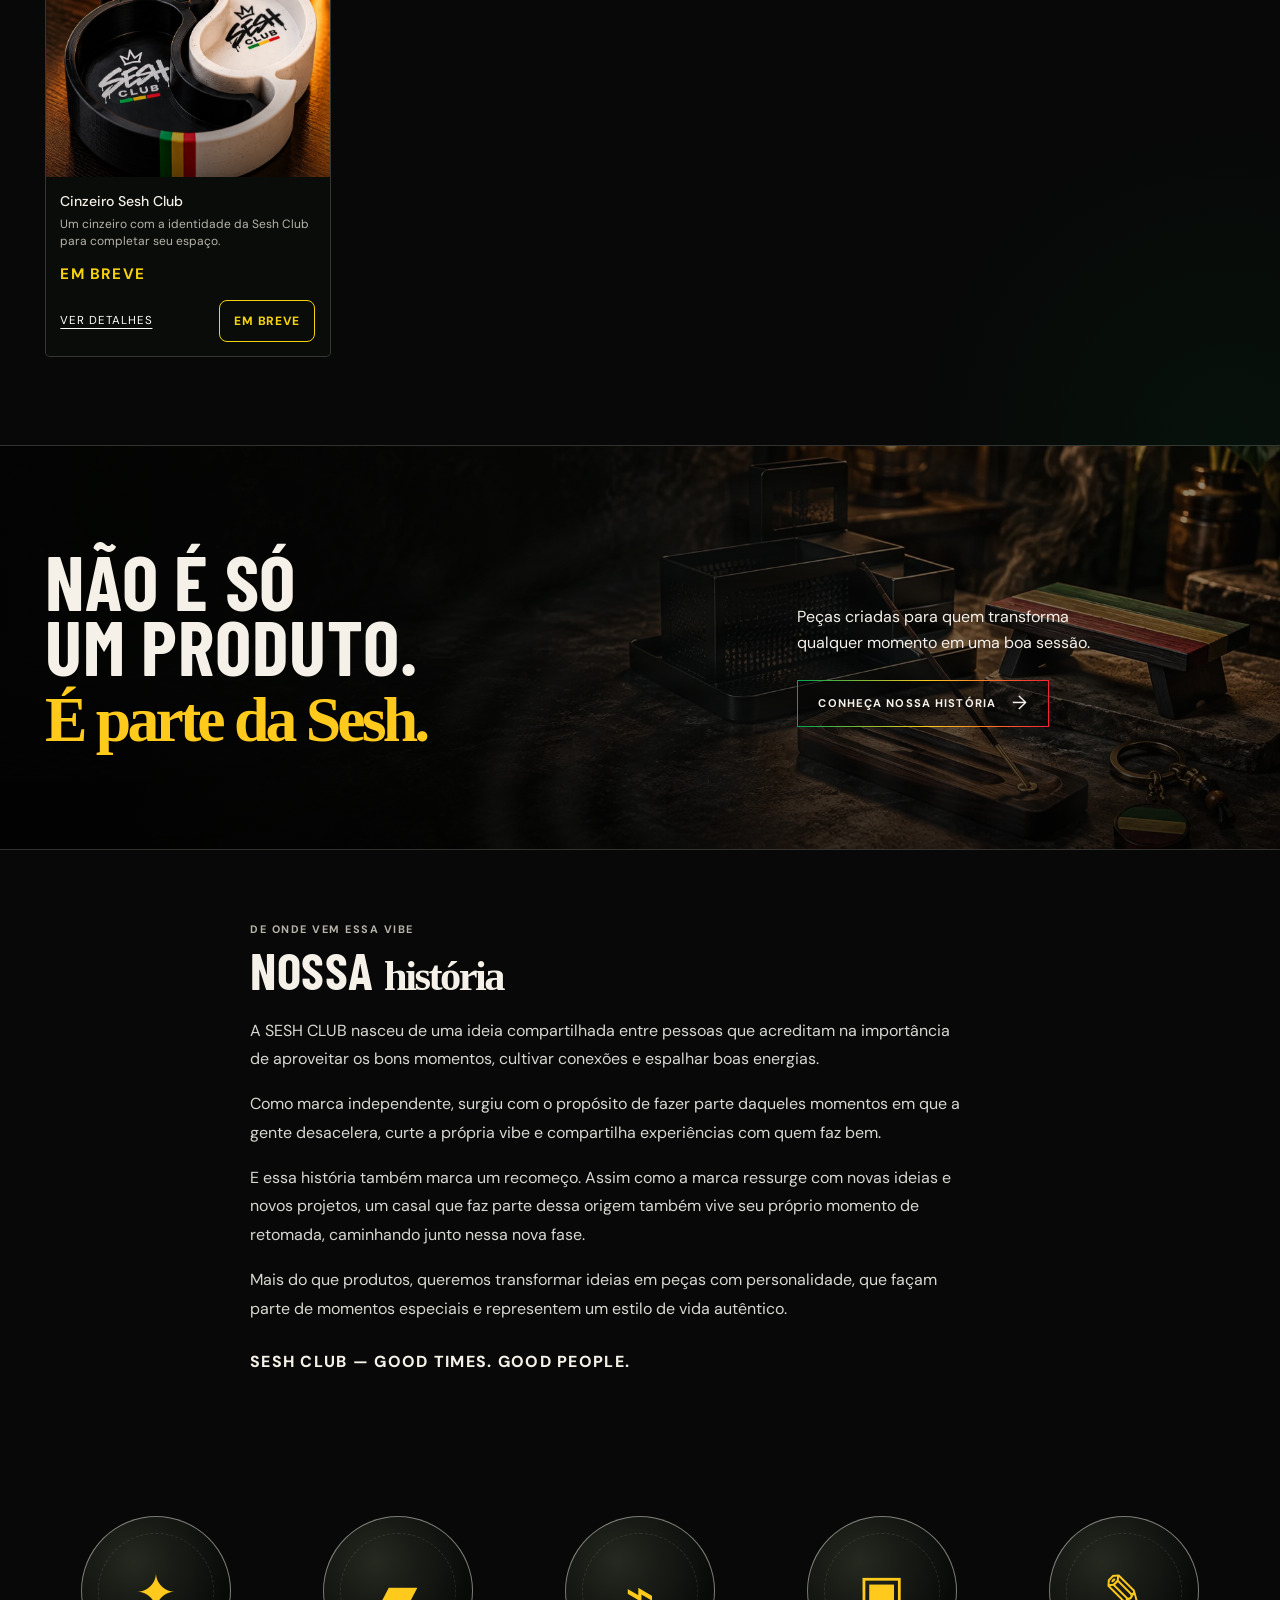
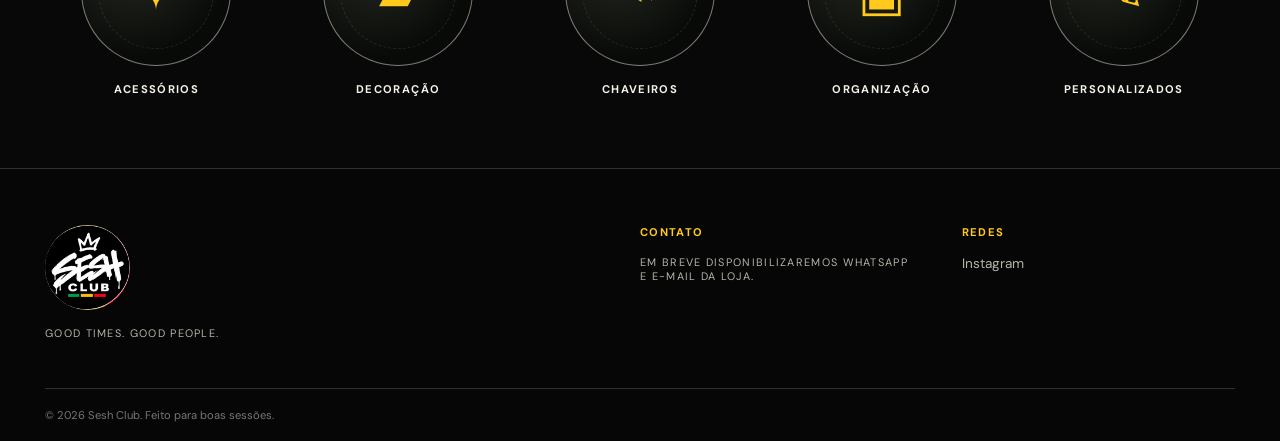
==== commit 7fc50933: "Add files via upload" ====
--- a/index.html
+++ b/index.html
@@ -87,8 +87,20 @@
           </div>
           <div class="story-copy">
             <p>Peças criadas para quem transforma qualquer momento em uma boa sessão.</p>
-            <a class="button button-ghost" href="#contato">Conheça nossa história <b>→</b></a>
+            <a class="button button-ghost" href="#historia">Conheça nossa história <b>→</b></a>
           </div>
+        </div>
+      </section>
+
+      <section class="story-origin shell" id="historia" aria-labelledby="historia-titulo">
+        <div class="story-origin-content">
+          <p class="kicker">De onde vem essa vibe</p>
+          <h2 id="historia-titulo">Nossa <em>história</em></h2>
+          <p>A SESH CLUB nasceu de uma ideia compartilhada entre pessoas que acreditam na importância de aproveitar os bons momentos, cultivar conexões e espalhar boas energias.</p>
+          <p>Como marca independente, surgiu com o propósito de fazer parte daqueles momentos em que a gente desacelera, curte a própria vibe e compartilha experiências com quem faz bem.</p>
+          <p>E essa história também marca um recomeço. Assim como a marca ressurge com novas ideias e novos projetos, um casal que faz parte dessa origem também vive seu próprio momento de retomada, caminhando junto nessa nova fase.</p>
+          <p>Mais do que produtos, queremos transformar ideias em peças com personalidade, que façam parte de momentos especiais e representem um estilo de vida autêntico.</p>
+          <p class="story-origin-signoff">SESH CLUB — GOOD TIMES. GOOD PEOPLE.</p>
         </div>
       </section>
 
@@ -104,8 +116,8 @@
           <span class="logo-crop footer-logo"><img src="logo-sesh-club.webp" alt="Sesh Club" /></span>
           <p>Good times. Good people.</p>
         </div>
-        <div><h3>Contato</h3><a href="https://wa.me/5500000000000" target="_blank" rel="noreferrer">WhatsApp</a><a href="mailto:contato@seshclub.com">contato@seshclub.com</a></div>
-        <div><h3>Redes</h3><a href="#">Instagram</a><a href="#">TikTok</a></div>
+        <div><h3>Contato</h3><p>Em breve disponibilizaremos WhatsApp e e-mail da loja.</p></div>
+        <div><h3>Redes</h3><a href="https://www.instagram.com/seshclub.br?stkn=MXZpMGsweXFjOXJxcQ==" target="_blank" rel="noopener noreferrer">Instagram</a></div>
       </div>
       <div class="shell copyright">© <span id="year"></span> Sesh Club. Feito para boas sessões.</div>
     </footer>
--- a/style.css
+++ b/style.css
@@ -291,3 +291,102 @@
   .product-gallery-thumbs { grid-template-columns: repeat(5, 1fr); }
   .product-gallery-main { aspect-ratio: 4 / 5; }
 }
+
+/* Galeria: suporte a vídeo de produto */
+.product-gallery-main video {
+  display: block;
+  width: 100%;
+  height: 100%;
+  max-height: 760px;
+  object-fit: contain;
+  background: #000;
+  border-radius: inherit;
+}
+.gallery-video-thumb {
+  position: relative;
+  display: block;
+  width: 100%;
+  height: 100%;
+  overflow: hidden;
+  border-radius: inherit;
+  background: #000;
+}
+.gallery-video-thumb img {
+  display: block;
+  width: 100%;
+  height: 100%;
+  object-fit: cover;
+}
+.gallery-video-label {
+  position: absolute;
+  left: 6px;
+  bottom: 6px;
+  padding: 3px 6px;
+  border-radius: 4px;
+  background: rgba(0,0,0,.78);
+  color: #fff;
+  font-size: 10px;
+  font-weight: 800;
+  letter-spacing: .04em;
+}
+
+.product-gallery-video {
+  display: block;
+  width: 100%;
+  height: auto;
+  max-height: 720px;
+  object-fit: contain;
+  border-radius: 12px;
+  background: #000;
+}
+
+.product-gallery-thumb-video {
+  position: relative;
+  padding: 0;
+  overflow: hidden;
+  cursor: pointer;
+}
+.product-gallery-thumb-video img {
+  display: block;
+  width: 100%;
+  height: 100%;
+  object-fit: cover;
+}
+.video-thumb-play {
+  position: absolute;
+  inset: 50% auto auto 50%;
+  transform: translate(-50%, -50%);
+  width: 34px;
+  height: 34px;
+  border-radius: 50%;
+  display: grid;
+  place-items: center;
+  background: rgba(0,0,0,.78);
+  color: #fff;
+  font-size: 15px;
+  pointer-events: none;
+}
+.video-thumb-fallback {
+  display: grid;
+  place-items: center;
+  width: 100%;
+  height: 100%;
+  background: #111;
+  color: #fff;
+}
+
+.coming-soon-price { display:block; color:#f5d20b; letter-spacing:.08em; }
+.coming-soon-action { display:inline-flex; align-items:center; justify-content:center; min-height:42px; padding:0 14px; border:1px solid #f5d20b; color:#f5d20b; border-radius:8px; font-weight:800; font-size:12px; letter-spacing:.06em; }
+.coming-soon-detail { display:inline-block; margin:8px 0 12px; padding:8px 12px; border:1px solid #f5d20b; color:#f5d20b; border-radius:7px; font-weight:900; letter-spacing:.08em; }
+.coming-soon-detail-action { padding:12px 14px; border:1px solid #f5d20b; color:#f5d20b; border-radius:8px; font-weight:800; }
+
+
+/* História da marca — versão visual 17 */
+.story-origin { padding-top: 4.5rem; padding-bottom: 4.5rem; }
+.story-origin-content { max-width: 780px; margin: 0 auto; }
+.story-origin .kicker { margin: 0 0 .75rem; }
+.story-origin h2 { font-size: clamp(2.2rem, 4vw, 3.5rem); margin: 0 0 1.4rem; }
+.story-origin h2 em { color: var(--accent, #d8e75f); }
+.story-origin-content > p:not(.kicker):not(.story-origin-signoff) { max-width: 720px; color: #d8d8d2; line-height: 1.8; margin: 0 0 1rem; }
+.story-origin-signoff { margin: 1.7rem 0 0; font-weight: 800; letter-spacing: .08em; }
+@media (max-width: 700px) { .story-origin { padding-top: 3rem; padding-bottom: 3rem; } }
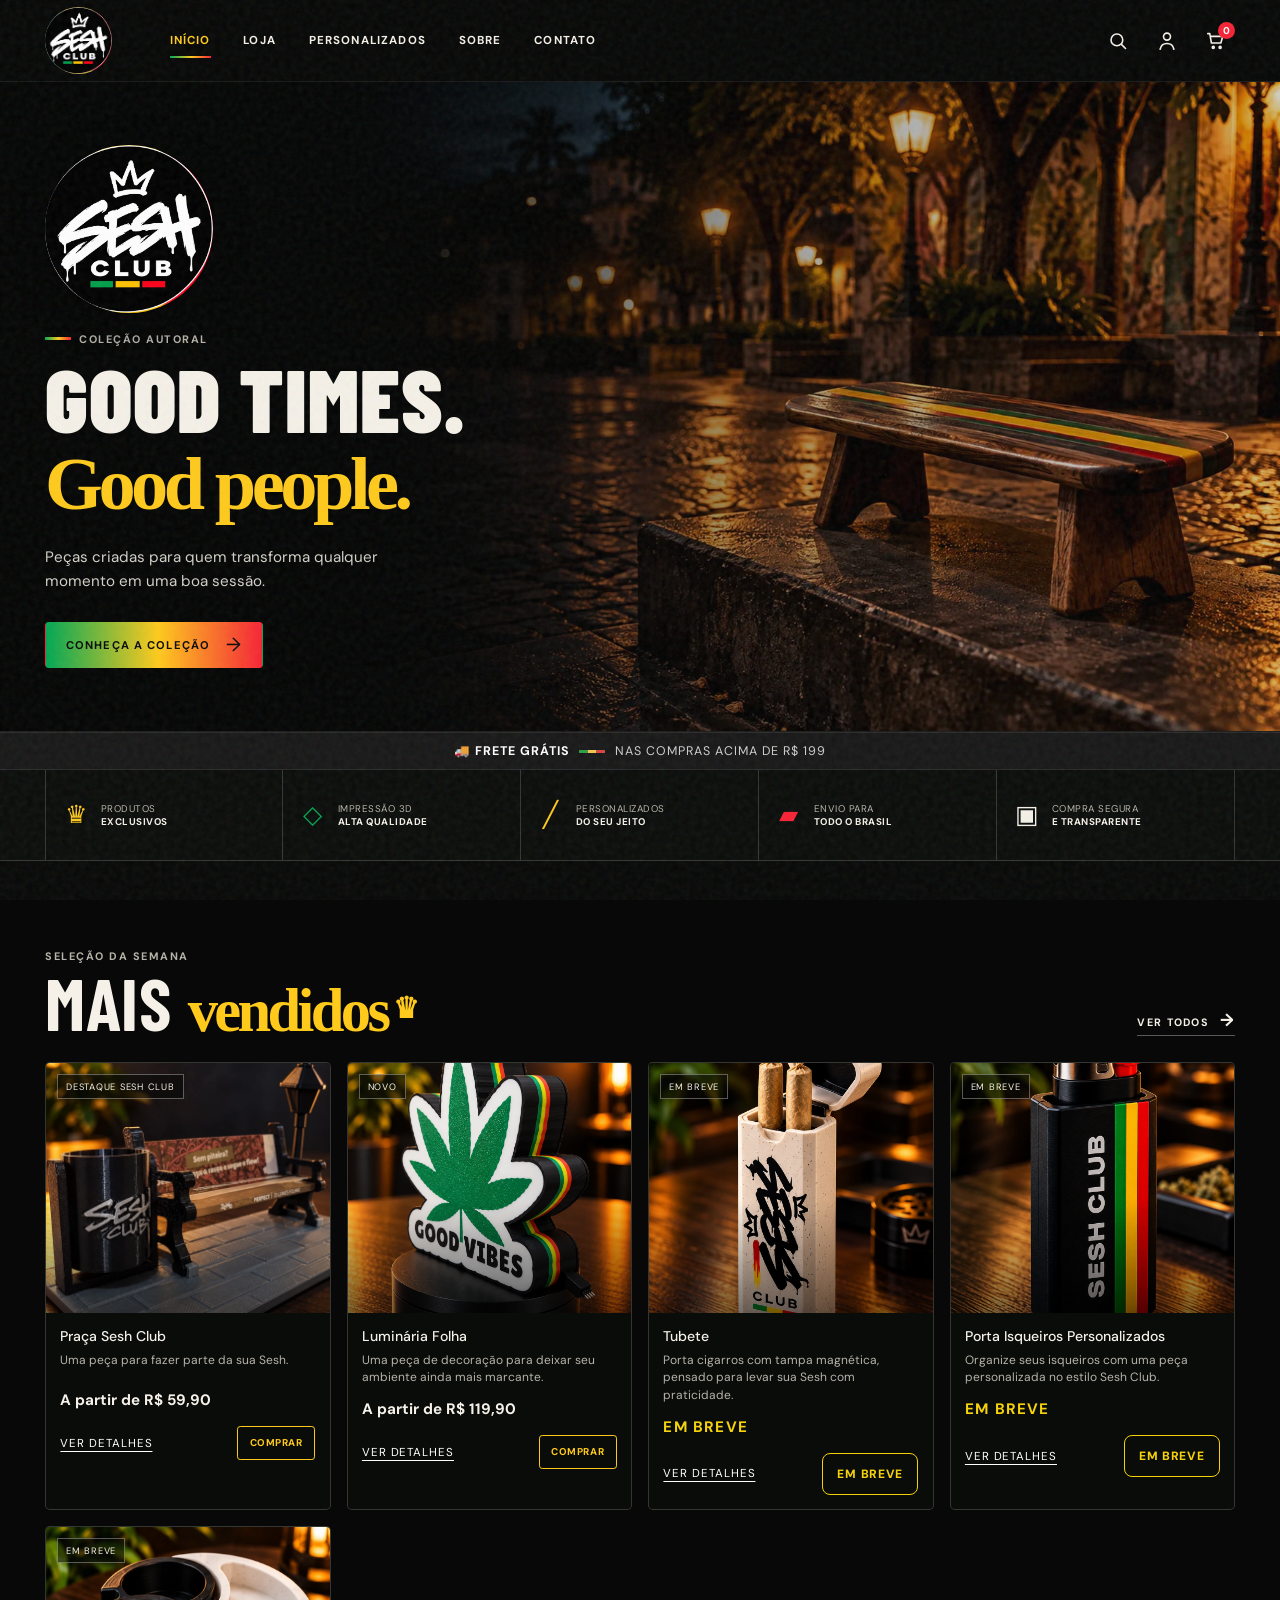
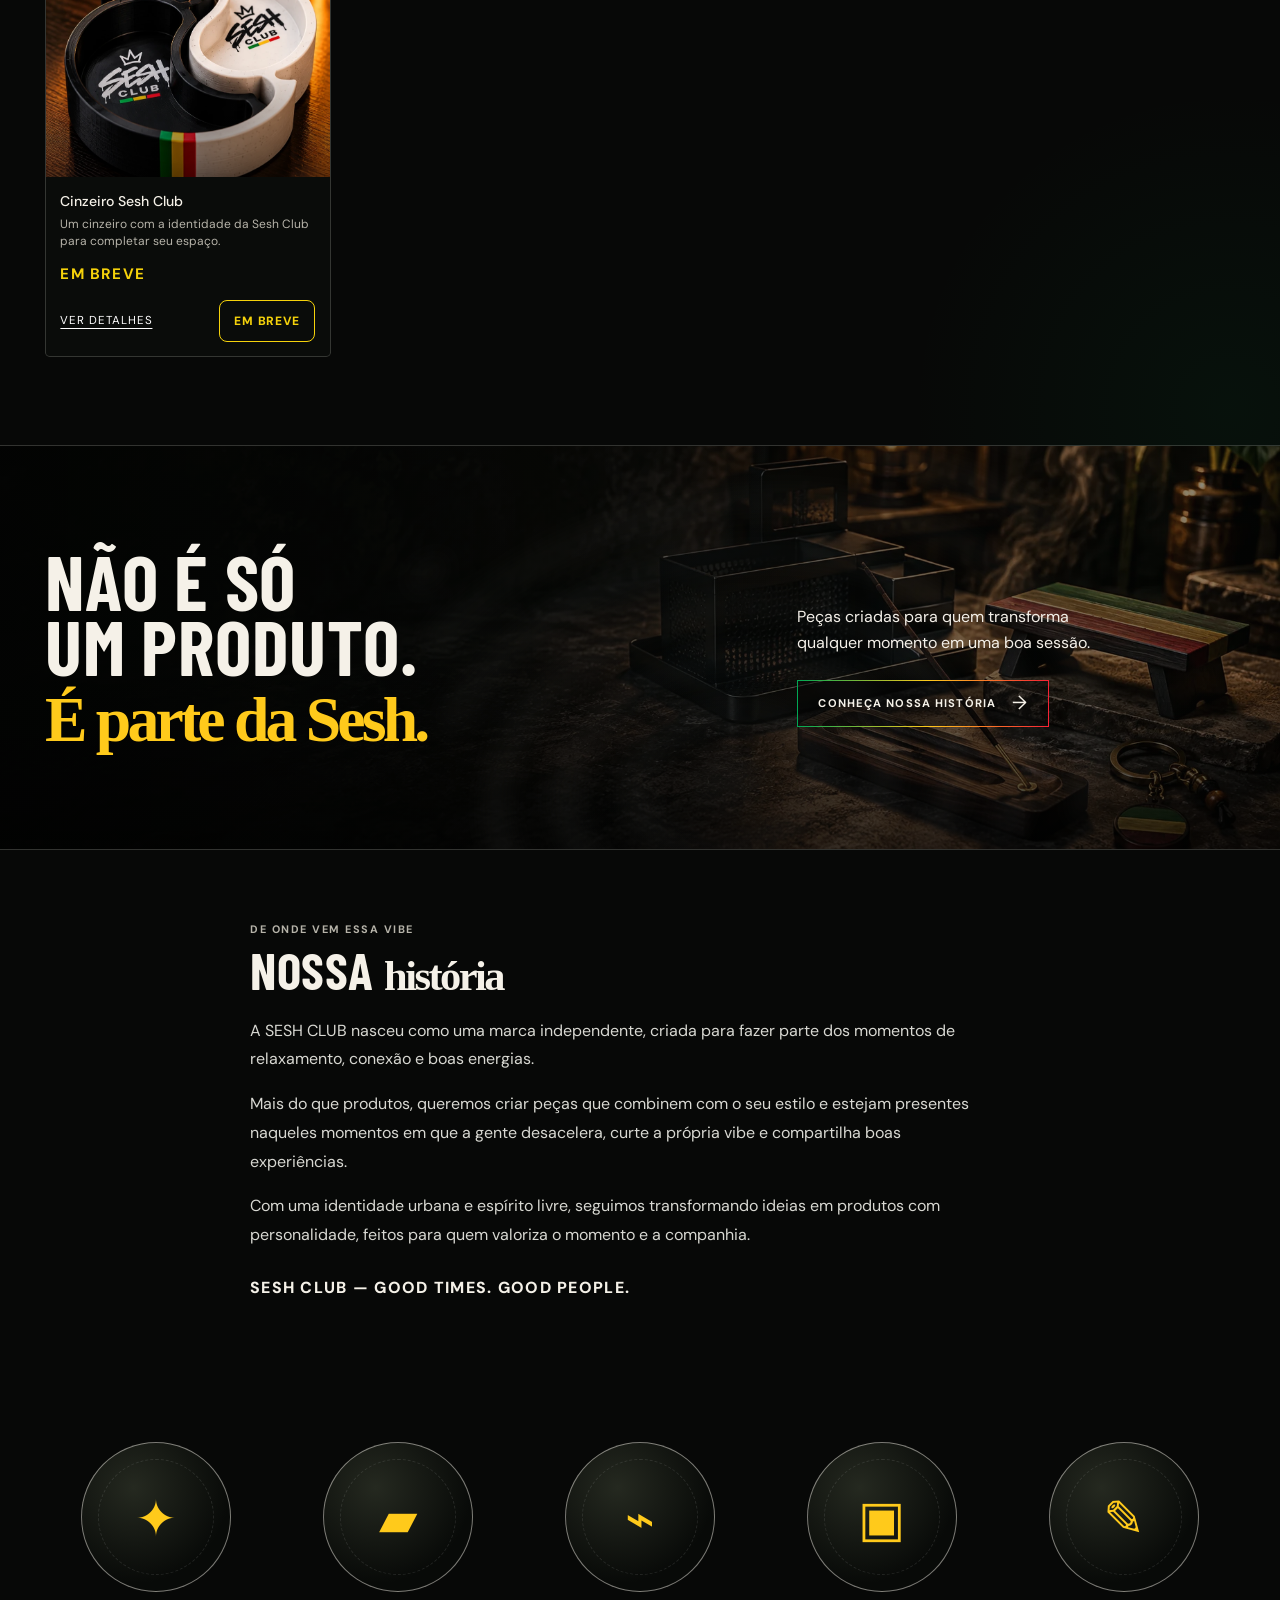
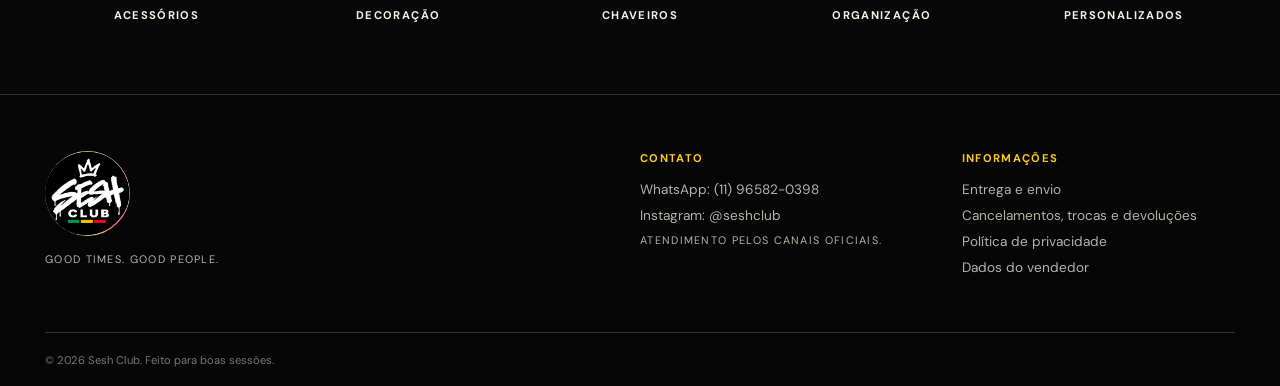
==== commit d63b3420: "Add files via upload" ====
--- a/index.html
+++ b/index.html
@@ -96,10 +96,9 @@
         <div class="story-origin-content">
           <p class="kicker">De onde vem essa vibe</p>
           <h2 id="historia-titulo">Nossa <em>história</em></h2>
-          <p>A SESH CLUB nasceu de uma ideia compartilhada entre pessoas que acreditam na importância de aproveitar os bons momentos, cultivar conexões e espalhar boas energias.</p>
-          <p>Como marca independente, surgiu com o propósito de fazer parte daqueles momentos em que a gente desacelera, curte a própria vibe e compartilha experiências com quem faz bem.</p>
-          <p>E essa história também marca um recomeço. Assim como a marca ressurge com novas ideias e novos projetos, um casal que faz parte dessa origem também vive seu próprio momento de retomada, caminhando junto nessa nova fase.</p>
-          <p>Mais do que produtos, queremos transformar ideias em peças com personalidade, que façam parte de momentos especiais e representem um estilo de vida autêntico.</p>
+          <p>A SESH CLUB nasceu como uma marca independente, criada para fazer parte dos momentos de relaxamento, conexão e boas energias.</p>
+          <p>Mais do que produtos, queremos criar peças que combinem com o seu estilo e estejam presentes naqueles momentos em que a gente desacelera, curte a própria vibe e compartilha boas experiências.</p>
+          <p>Com uma identidade urbana e espírito livre, seguimos transformando ideias em produtos com personalidade, feitos para quem valoriza o momento e a companhia.</p>
           <p class="story-origin-signoff">SESH CLUB — GOOD TIMES. GOOD PEOPLE.</p>
         </div>
       </section>
@@ -116,8 +115,8 @@
           <span class="logo-crop footer-logo"><img src="logo-sesh-club.webp" alt="Sesh Club" /></span>
           <p>Good times. Good people.</p>
         </div>
-        <div><h3>Contato</h3><p>Em breve disponibilizaremos WhatsApp e e-mail da loja.</p></div>
-        <div><h3>Redes</h3><a href="https://www.instagram.com/seshclub.br?stkn=MXZpMGsweXFjOXJxcQ==" target="_blank" rel="noopener noreferrer">Instagram</a></div>
+        <div><h3>Contato</h3><a href="https://wa.me/5511965820398" target="_blank" rel="noopener noreferrer">WhatsApp: (11) 96582-0398</a><a href="https://www.instagram.com/seshclub/" target="_blank" rel="noopener noreferrer">Instagram: @seshclub</a><p>Atendimento pelos canais oficiais.</p></div>
+        <div><h3>Informações</h3><a href="politicas.html#entrega">Entrega e envio</a><a href="politicas.html#trocas">Cancelamentos, trocas e devoluções</a><a href="politicas.html#privacidade">Política de privacidade</a><a href="politicas.html#vendedor">Dados do vendedor</a></div>
       </div>
       <div class="shell copyright">© <span id="year"></span> Sesh Club. Feito para boas sessões.</div>
     </footer>
--- a/style.css
+++ b/style.css
@@ -390,3 +390,23 @@
 .story-origin-content > p:not(.kicker):not(.story-origin-signoff) { max-width: 720px; color: #d8d8d2; line-height: 1.8; margin: 0 0 1rem; }
 .story-origin-signoff { margin: 1.7rem 0 0; font-weight: 800; letter-spacing: .08em; }
 @media (max-width: 700px) { .story-origin { padding-top: 3rem; padding-bottom: 3rem; } }
+
+/* Páginas de políticas e informações comerciais */
+.policy-page { min-height: 100vh; }
+.policy-nav { display: flex; position: static; background: transparent; border: 0; flex-direction: row; align-items: center; margin: 0; padding: 0; }
+.policy-content { padding-top: 4.5rem; padding-bottom: 5rem; max-width: 900px; }
+.policy-content > h1 { margin: .4rem 0 1rem; font-family: "Barlow Condensed", sans-serif; font-size: clamp(2.8rem, 7vw, 4.8rem); line-height: .98; text-transform: uppercase; }
+.policy-content > h1 em { color: var(--yellow); font-style: normal; }
+.policy-intro { max-width: 700px; color: var(--muted); line-height: 1.8; }
+.policy-index { display: flex; flex-wrap: wrap; gap: .65rem; margin: 2rem 0 3rem; }
+.policy-index a { border: 1px solid var(--line); padding: .65rem .85rem; color: var(--paper); font-size: .82rem; text-decoration: none; }
+.policy-index a:hover { border-color: var(--yellow); }
+.policy-section { padding: 2rem 0; border-top: 1px solid var(--line); scroll-margin-top: 90px; }
+.policy-section h2 { margin: 0 0 1.25rem; color: var(--yellow); font-family: "Barlow Condensed", sans-serif; font-size: 2rem; text-transform: uppercase; }
+.policy-section h3 { margin: 1.35rem 0 .35rem; font-size: 1rem; }
+.policy-section p { color: var(--muted); line-height: 1.8; }
+.policy-section strong { color: var(--paper); }
+.policy-section a { color: var(--yellow); }
+.policy-note { margin-top: 1.5rem; padding: 1rem; border-left: 3px solid var(--yellow); background: rgba(255,202,27,.06); }
+.policy-back { margin-top: 2rem; }
+@media (max-width: 800px) { .policy-nav { display: none; } .policy-content { padding-top: 2.5rem; } .policy-index { flex-direction: column; align-items: stretch; } }
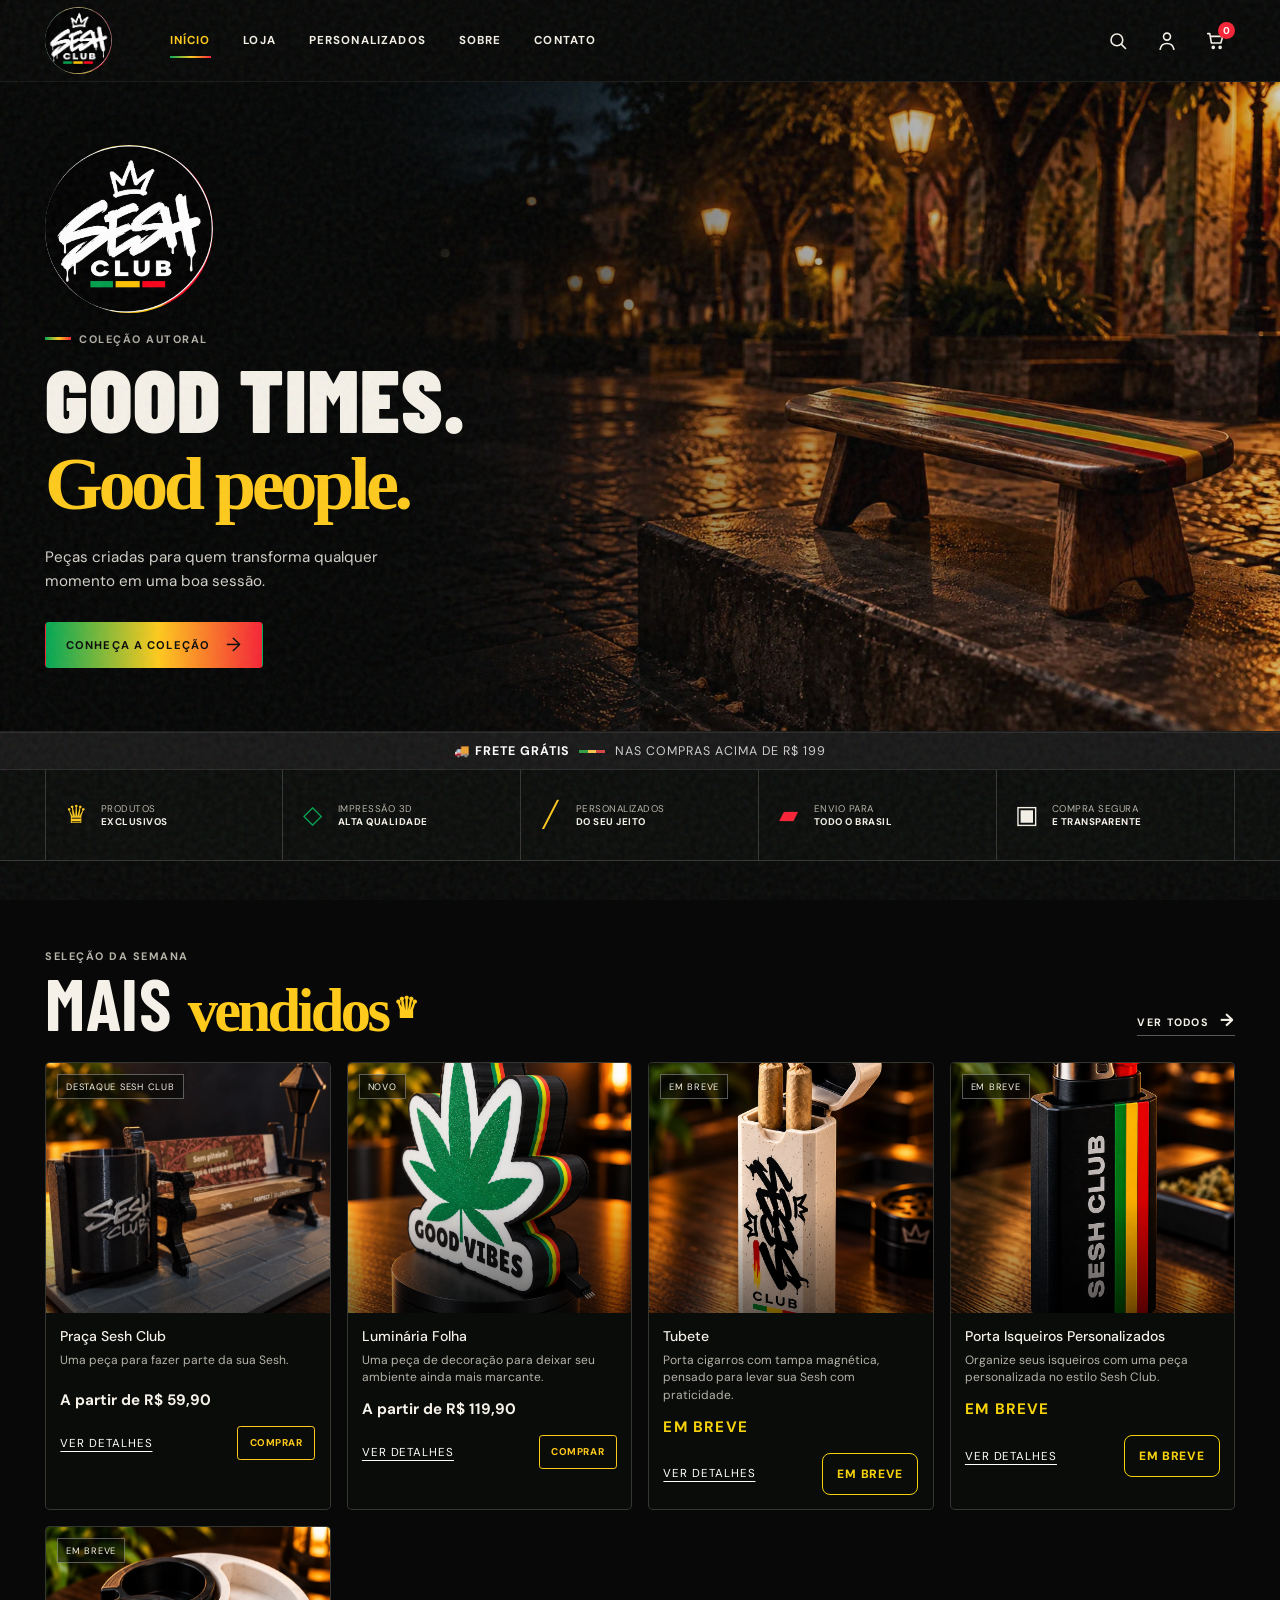
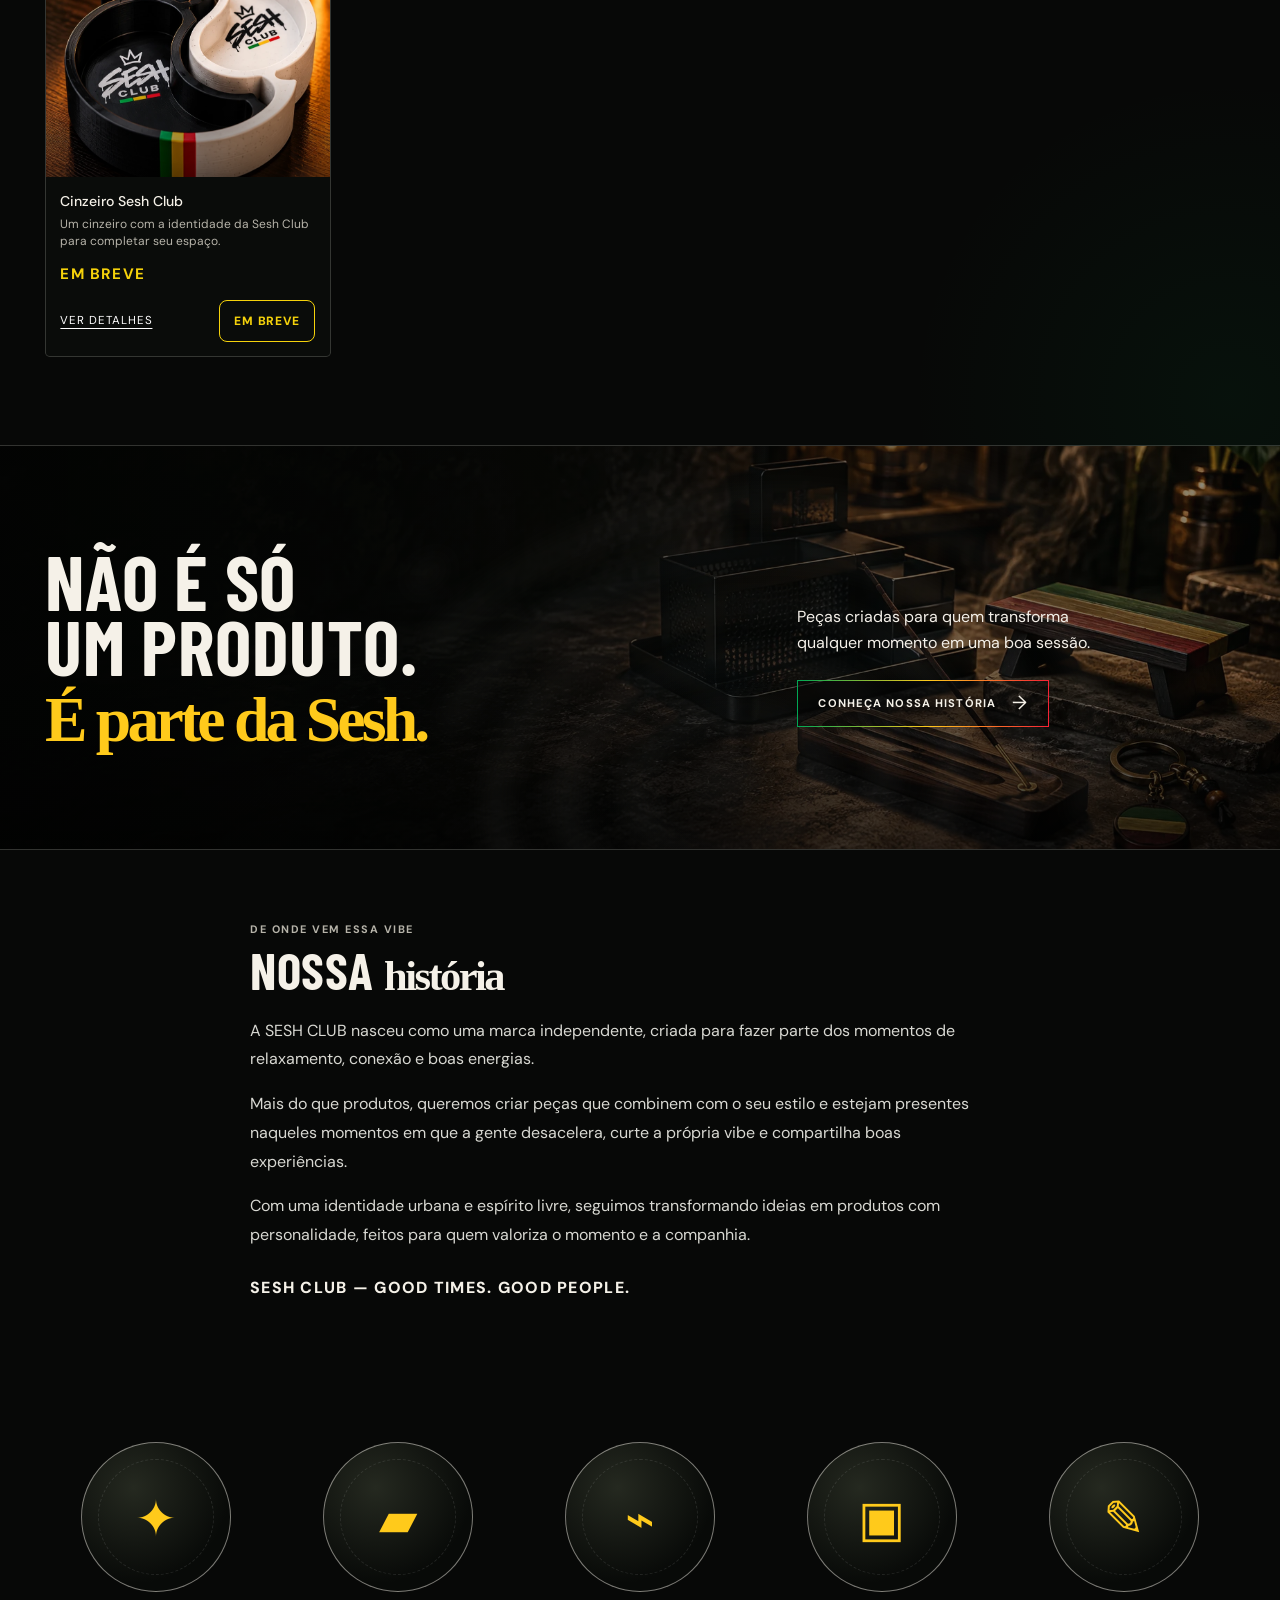
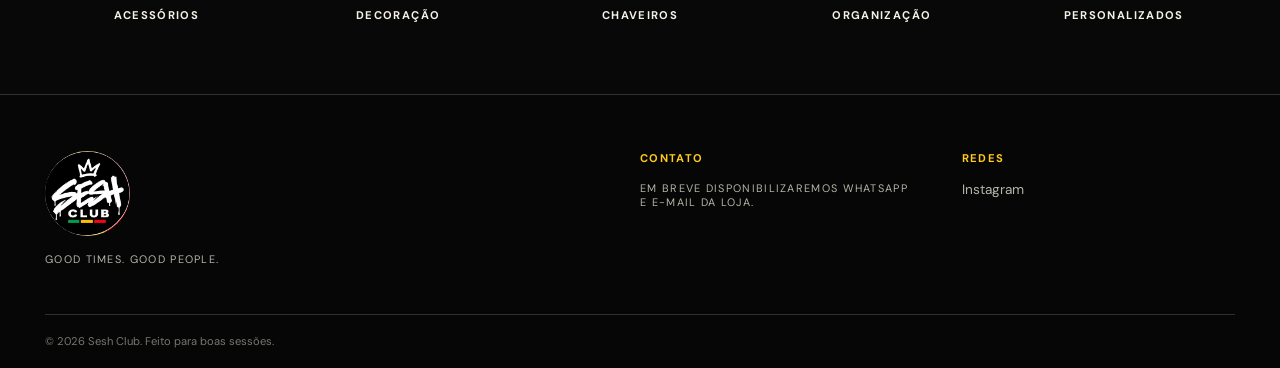
==== commit 06c72006: "Add files via upload" ====
--- a/index.html
+++ b/index.html
@@ -115,8 +115,8 @@
           <span class="logo-crop footer-logo"><img src="logo-sesh-club.webp" alt="Sesh Club" /></span>
           <p>Good times. Good people.</p>
         </div>
-        <div><h3>Contato</h3><a href="https://wa.me/5511965820398" target="_blank" rel="noopener noreferrer">WhatsApp: (11) 96582-0398</a><a href="https://www.instagram.com/seshclub/" target="_blank" rel="noopener noreferrer">Instagram: @seshclub</a><p>Atendimento pelos canais oficiais.</p></div>
-        <div><h3>Informações</h3><a href="politicas.html#entrega">Entrega e envio</a><a href="politicas.html#trocas">Cancelamentos, trocas e devoluções</a><a href="politicas.html#privacidade">Política de privacidade</a><a href="politicas.html#vendedor">Dados do vendedor</a></div>
+        <div><h3>Contato</h3><p>Em breve disponibilizaremos WhatsApp e e-mail da loja.</p></div>
+        <div><h3>Redes</h3><a href="https://www.instagram.com/seshclub.br?stkn=MXZpMGsweXFjOXJxcQ==" target="_blank" rel="noopener noreferrer">Instagram</a></div>
       </div>
       <div class="shell copyright">© <span id="year"></span> Sesh Club. Feito para boas sessões.</div>
     </footer>
--- a/style.css
+++ b/style.css
@@ -390,23 +390,3 @@
 .story-origin-content > p:not(.kicker):not(.story-origin-signoff) { max-width: 720px; color: #d8d8d2; line-height: 1.8; margin: 0 0 1rem; }
 .story-origin-signoff { margin: 1.7rem 0 0; font-weight: 800; letter-spacing: .08em; }
 @media (max-width: 700px) { .story-origin { padding-top: 3rem; padding-bottom: 3rem; } }
-
-/* Páginas de políticas e informações comerciais */
-.policy-page { min-height: 100vh; }
-.policy-nav { display: flex; position: static; background: transparent; border: 0; flex-direction: row; align-items: center; margin: 0; padding: 0; }
-.policy-content { padding-top: 4.5rem; padding-bottom: 5rem; max-width: 900px; }
-.policy-content > h1 { margin: .4rem 0 1rem; font-family: "Barlow Condensed", sans-serif; font-size: clamp(2.8rem, 7vw, 4.8rem); line-height: .98; text-transform: uppercase; }
-.policy-content > h1 em { color: var(--yellow); font-style: normal; }
-.policy-intro { max-width: 700px; color: var(--muted); line-height: 1.8; }
-.policy-index { display: flex; flex-wrap: wrap; gap: .65rem; margin: 2rem 0 3rem; }
-.policy-index a { border: 1px solid var(--line); padding: .65rem .85rem; color: var(--paper); font-size: .82rem; text-decoration: none; }
-.policy-index a:hover { border-color: var(--yellow); }
-.policy-section { padding: 2rem 0; border-top: 1px solid var(--line); scroll-margin-top: 90px; }
-.policy-section h2 { margin: 0 0 1.25rem; color: var(--yellow); font-family: "Barlow Condensed", sans-serif; font-size: 2rem; text-transform: uppercase; }
-.policy-section h3 { margin: 1.35rem 0 .35rem; font-size: 1rem; }
-.policy-section p { color: var(--muted); line-height: 1.8; }
-.policy-section strong { color: var(--paper); }
-.policy-section a { color: var(--yellow); }
-.policy-note { margin-top: 1.5rem; padding: 1rem; border-left: 3px solid var(--yellow); background: rgba(255,202,27,.06); }
-.policy-back { margin-top: 2rem; }
-@media (max-width: 800px) { .policy-nav { display: none; } .policy-content { padding-top: 2.5rem; } .policy-index { flex-direction: column; align-items: stretch; } }
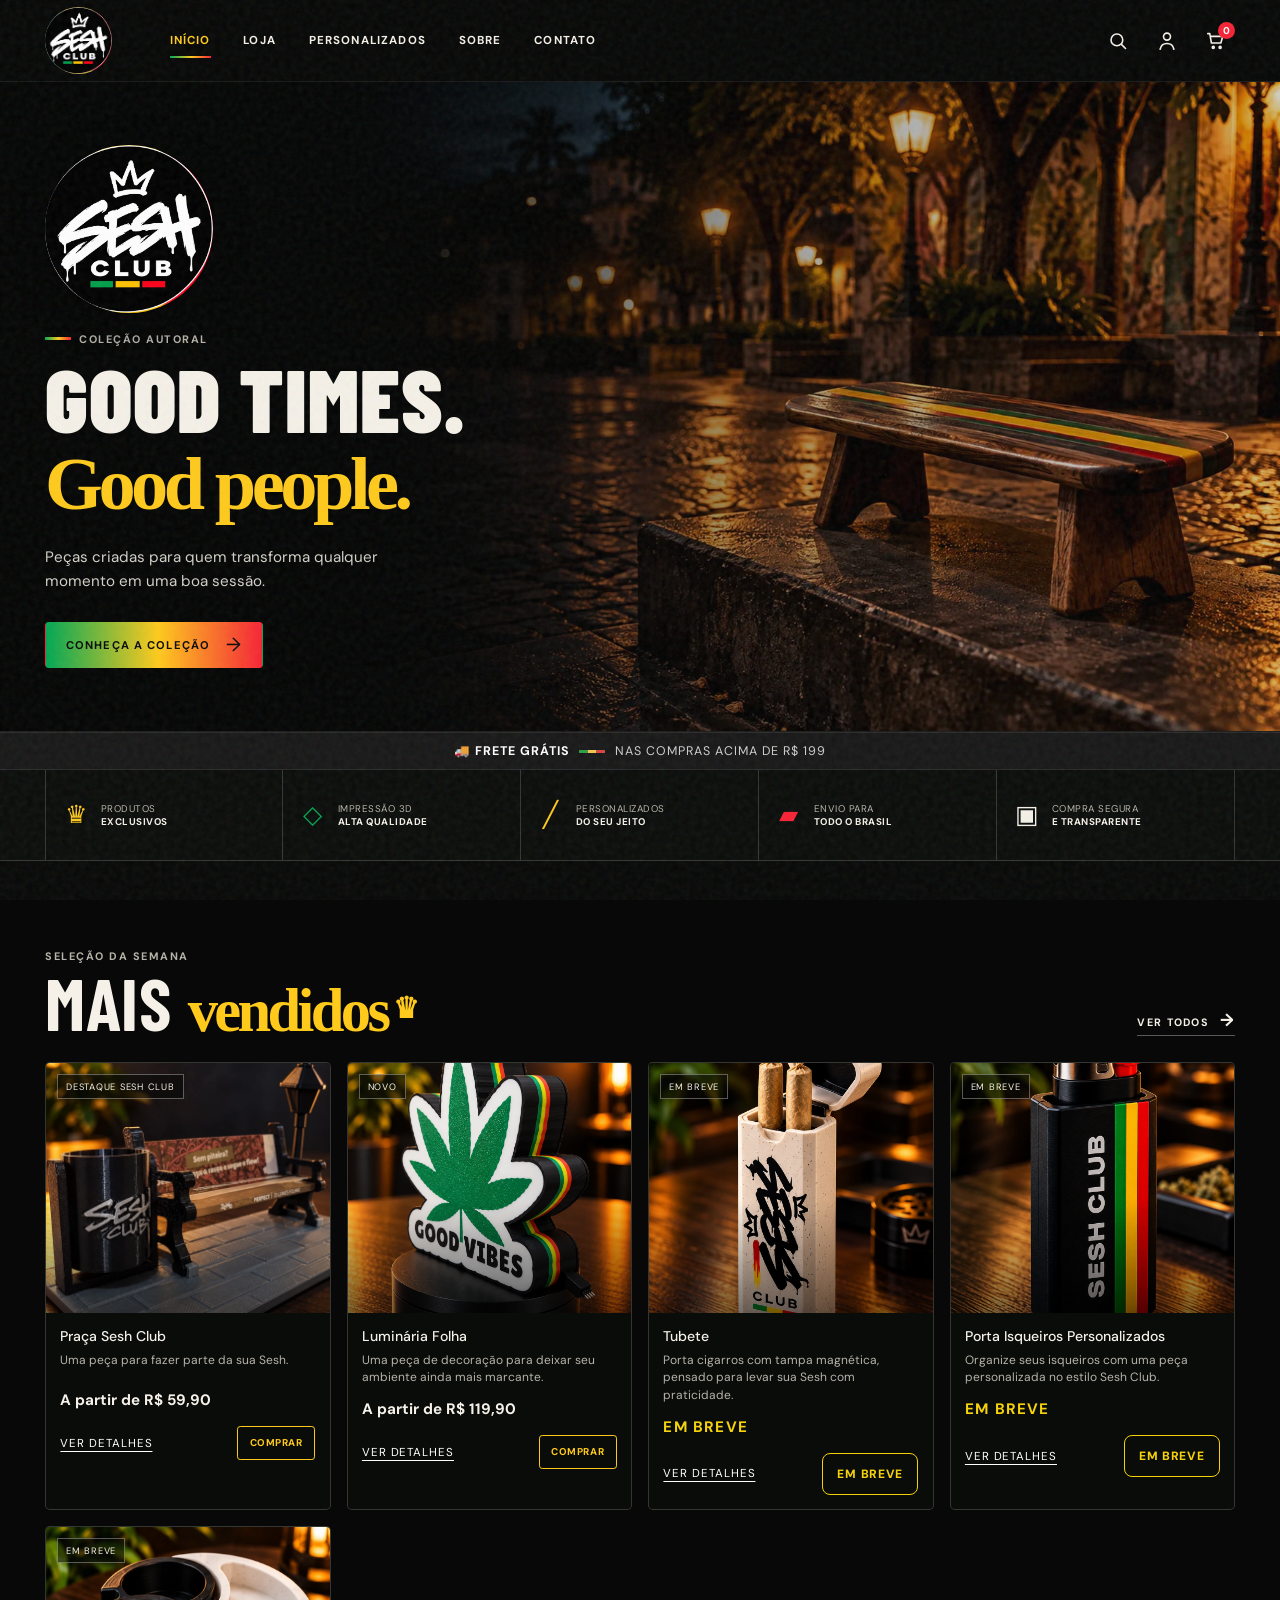
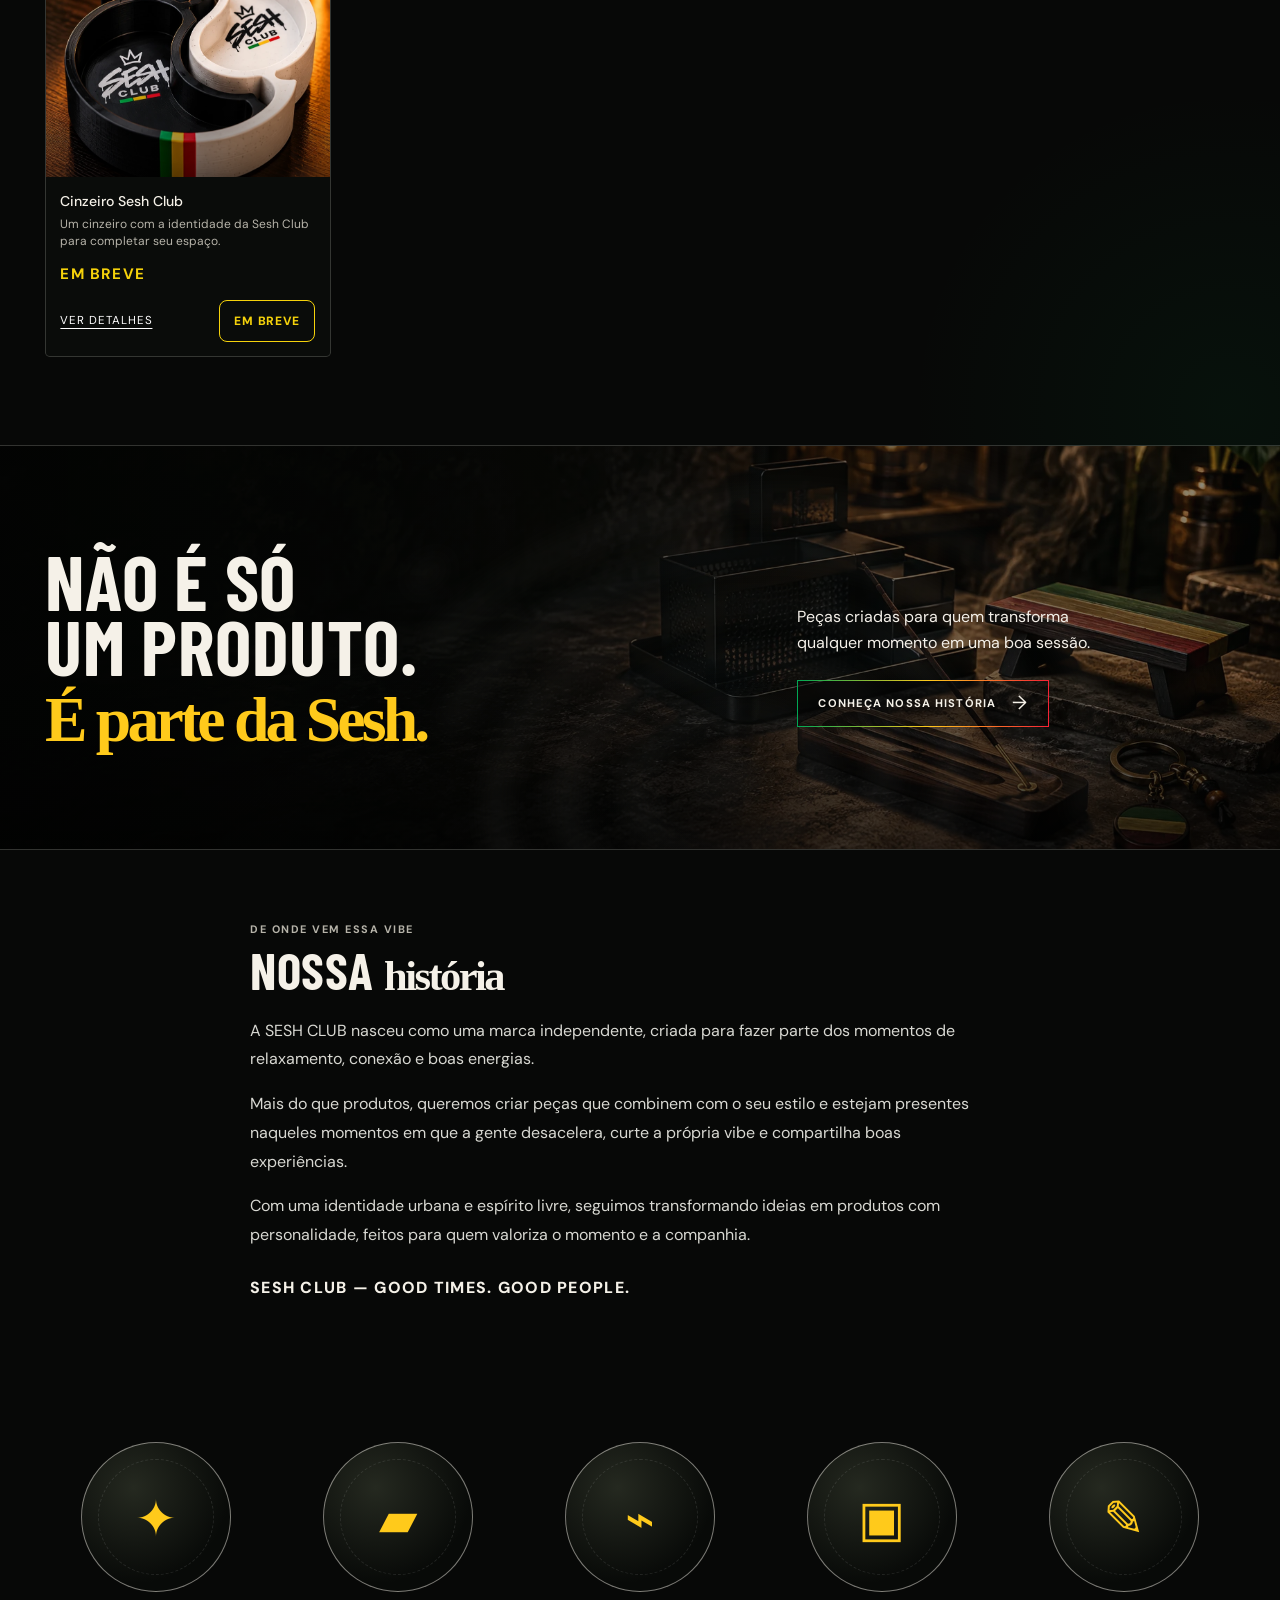
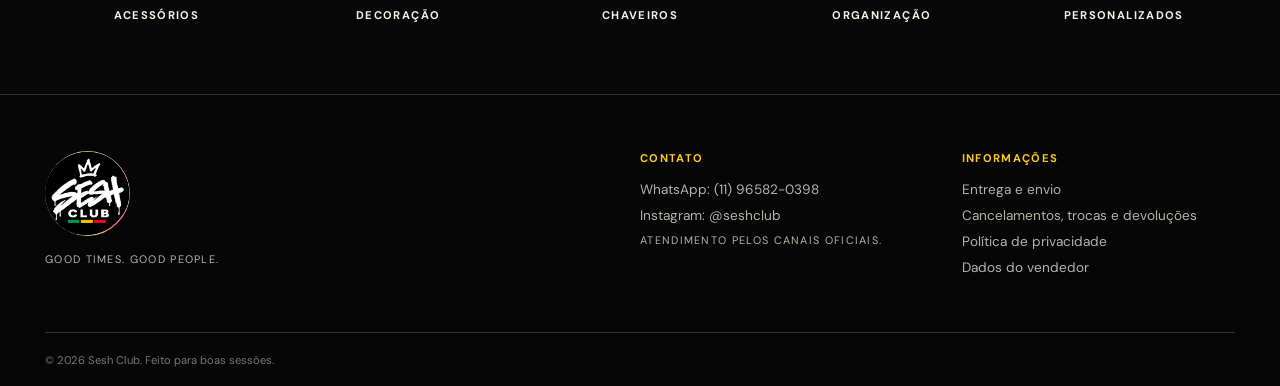
==== commit dea7920c: "Add files via upload" ====
--- a/index.html
+++ b/index.html
@@ -115,8 +115,8 @@
           <span class="logo-crop footer-logo"><img src="logo-sesh-club.webp" alt="Sesh Club" /></span>
           <p>Good times. Good people.</p>
         </div>
-        <div><h3>Contato</h3><p>Em breve disponibilizaremos WhatsApp e e-mail da loja.</p></div>
-        <div><h3>Redes</h3><a href="https://www.instagram.com/seshclub.br?stkn=MXZpMGsweXFjOXJxcQ==" target="_blank" rel="noopener noreferrer">Instagram</a></div>
+        <div><h3>Contato</h3><a href="https://wa.me/5511965820398" target="_blank" rel="noopener noreferrer">WhatsApp: (11) 96582-0398</a><a href="https://www.instagram.com/seshclub/" target="_blank" rel="noopener noreferrer">Instagram: @seshclub</a><p>Atendimento pelos canais oficiais.</p></div>
+        <div><h3>Informações</h3><a href="politicas.html#entrega">Entrega e envio</a><a href="politicas.html#trocas">Cancelamentos, trocas e devoluções</a><a href="politicas.html#privacidade">Política de privacidade</a><a href="politicas.html#vendedor">Dados do vendedor</a></div>
       </div>
       <div class="shell copyright">© <span id="year"></span> Sesh Club. Feito para boas sessões.</div>
     </footer>
--- a/style.css
+++ b/style.css
@@ -390,3 +390,23 @@
 .story-origin-content > p:not(.kicker):not(.story-origin-signoff) { max-width: 720px; color: #d8d8d2; line-height: 1.8; margin: 0 0 1rem; }
 .story-origin-signoff { margin: 1.7rem 0 0; font-weight: 800; letter-spacing: .08em; }
 @media (max-width: 700px) { .story-origin { padding-top: 3rem; padding-bottom: 3rem; } }
+
+/* Páginas de políticas e informações comerciais */
+.policy-page { min-height: 100vh; }
+.policy-nav { display: flex; position: static; background: transparent; border: 0; flex-direction: row; align-items: center; margin: 0; padding: 0; }
+.policy-content { padding-top: 4.5rem; padding-bottom: 5rem; max-width: 900px; }
+.policy-content > h1 { margin: .4rem 0 1rem; font-family: "Barlow Condensed", sans-serif; font-size: clamp(2.8rem, 7vw, 4.8rem); line-height: .98; text-transform: uppercase; }
+.policy-content > h1 em { color: var(--yellow); font-style: normal; }
+.policy-intro { max-width: 700px; color: var(--muted); line-height: 1.8; }
+.policy-index { display: flex; flex-wrap: wrap; gap: .65rem; margin: 2rem 0 3rem; }
+.policy-index a { border: 1px solid var(--line); padding: .65rem .85rem; color: var(--paper); font-size: .82rem; text-decoration: none; }
+.policy-index a:hover { border-color: var(--yellow); }
+.policy-section { padding: 2rem 0; border-top: 1px solid var(--line); scroll-margin-top: 90px; }
+.policy-section h2 { margin: 0 0 1.25rem; color: var(--yellow); font-family: "Barlow Condensed", sans-serif; font-size: 2rem; text-transform: uppercase; }
+.policy-section h3 { margin: 1.35rem 0 .35rem; font-size: 1rem; }
+.policy-section p { color: var(--muted); line-height: 1.8; }
+.policy-section strong { color: var(--paper); }
+.policy-section a { color: var(--yellow); }
+.policy-note { margin-top: 1.5rem; padding: 1rem; border-left: 3px solid var(--yellow); background: rgba(255,202,27,.06); }
+.policy-back { margin-top: 2rem; }
+@media (max-width: 800px) { .policy-nav { display: none; } .policy-content { padding-top: 2.5rem; } .policy-index { flex-direction: column; align-items: stretch; } }
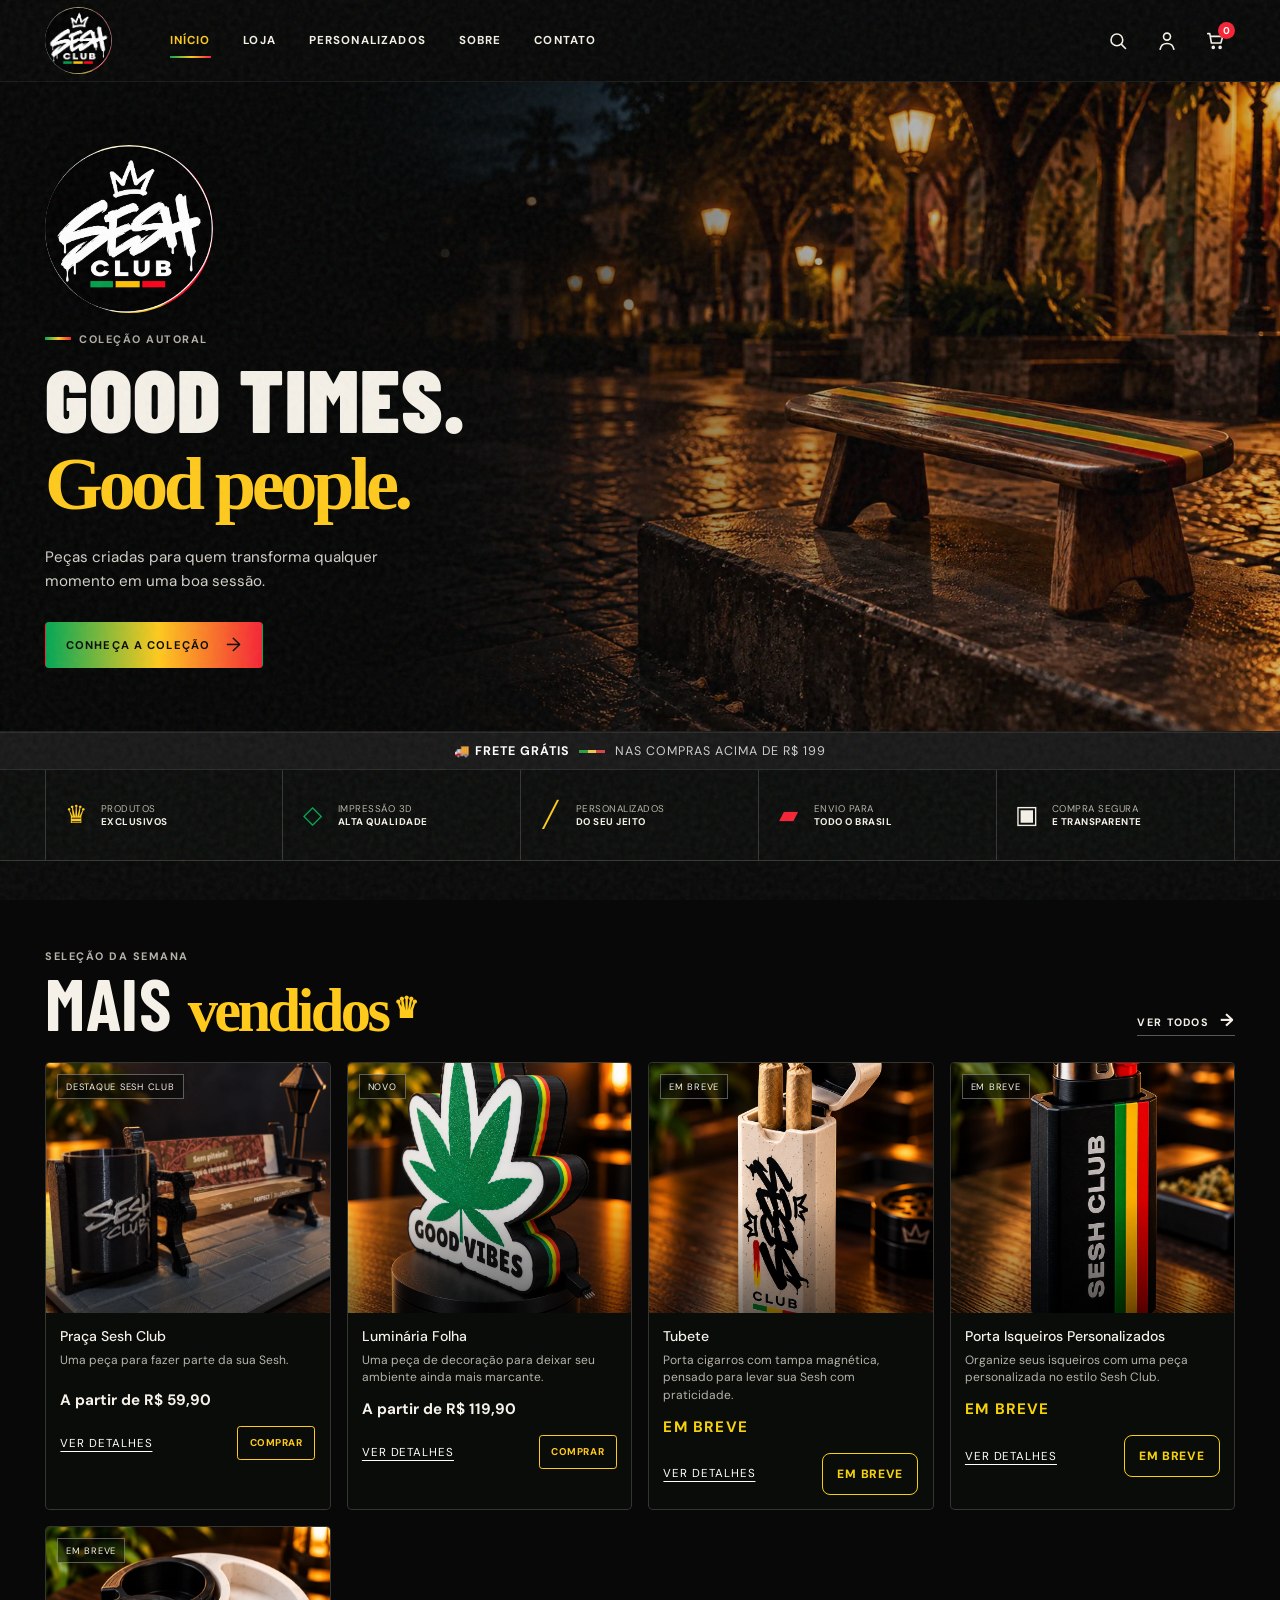
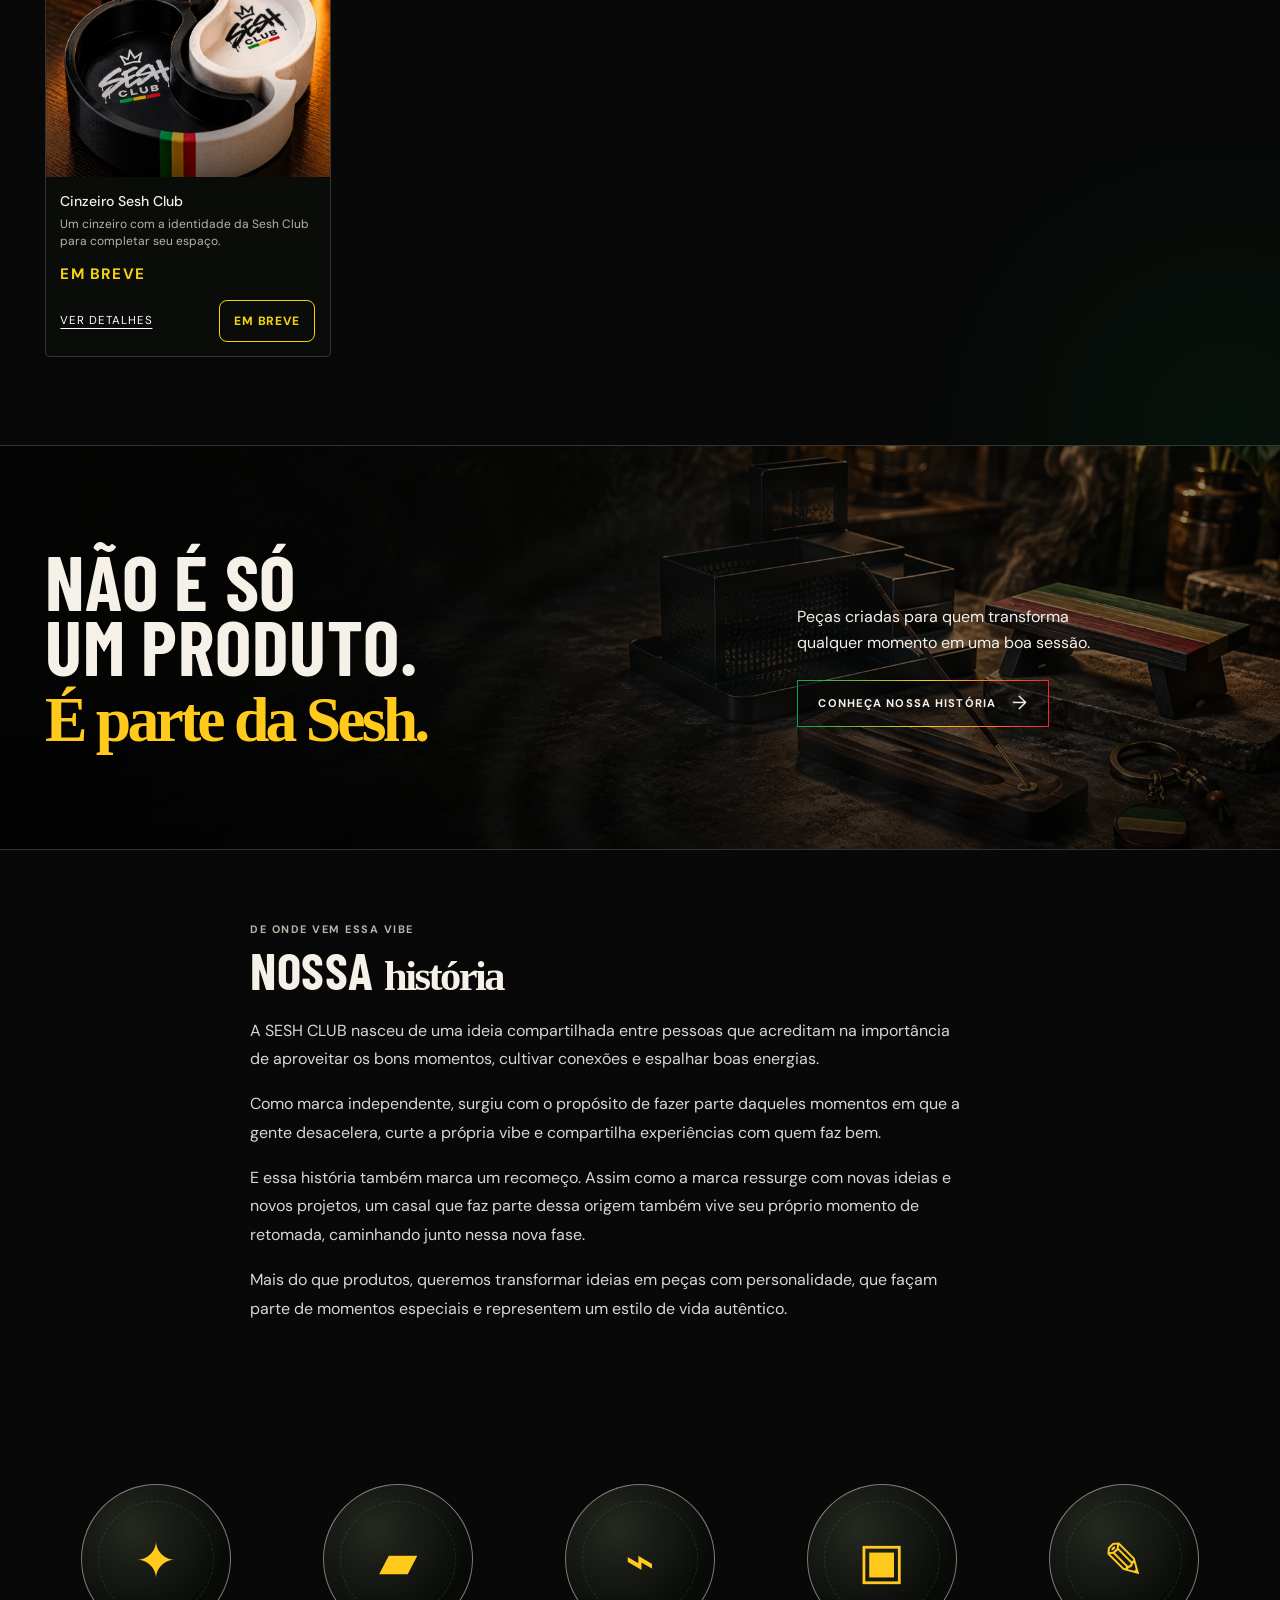
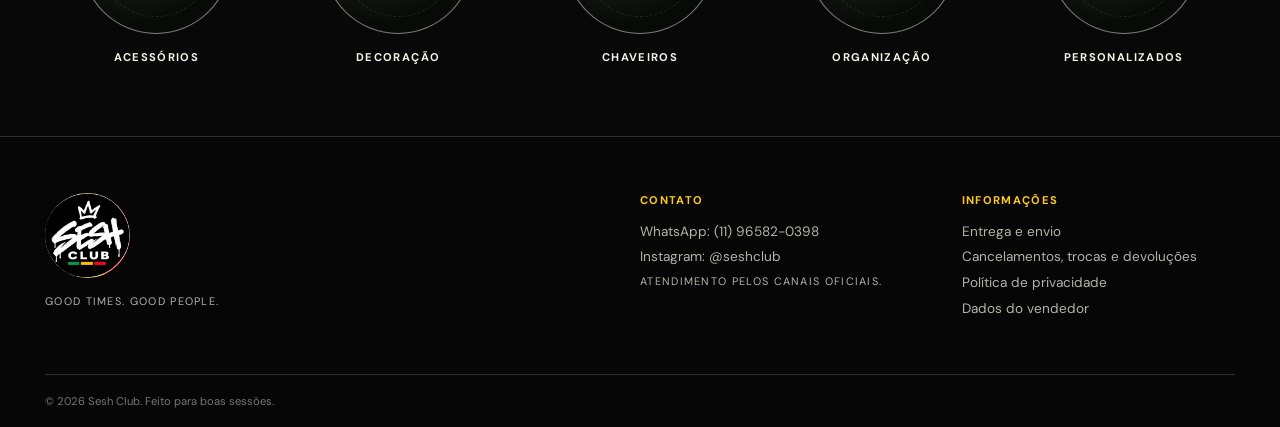
==== commit c5483ab3: "Revise brand story in index.html Restaurar texto da seção Nossa história" ====
--- a/index.html
+++ b/index.html
@@ -96,10 +96,10 @@
         <div class="story-origin-content">
           <p class="kicker">De onde vem essa vibe</p>
           <h2 id="historia-titulo">Nossa <em>história</em></h2>
-          <p>A SESH CLUB nasceu como uma marca independente, criada para fazer parte dos momentos de relaxamento, conexão e boas energias.</p>
-          <p>Mais do que produtos, queremos criar peças que combinem com o seu estilo e estejam presentes naqueles momentos em que a gente desacelera, curte a própria vibe e compartilha boas experiências.</p>
-          <p>Com uma identidade urbana e espírito livre, seguimos transformando ideias em produtos com personalidade, feitos para quem valoriza o momento e a companhia.</p>
-          <p class="story-origin-signoff">SESH CLUB — GOOD TIMES. GOOD PEOPLE.</p>
+         <p>A SESH CLUB nasceu de uma ideia compartilhada entre pessoas que acreditam na importância de aproveitar os bons momentos, cultivar conexões e espalhar boas energias.</p>
+        <p>Como marca independente, surgiu com o propósito de fazer parte daqueles momentos em que a gente desacelera, curte a própria vibe e compartilha experiências com quem faz bem.</p>
+        <p>E essa história também marca um recomeço. Assim como a marca ressurge com novas ideias e novos projetos, um casal que faz parte dessa origem também vive seu próprio momento de retomada, caminhando junto nessa nova fase.</p>
+        <p>Mais do que produtos, queremos transformar ideias em peças com personalidade, que façam parte de momentos especiais e representem um estilo de vida autêntico.</p>
         </div>
       </section>
 
